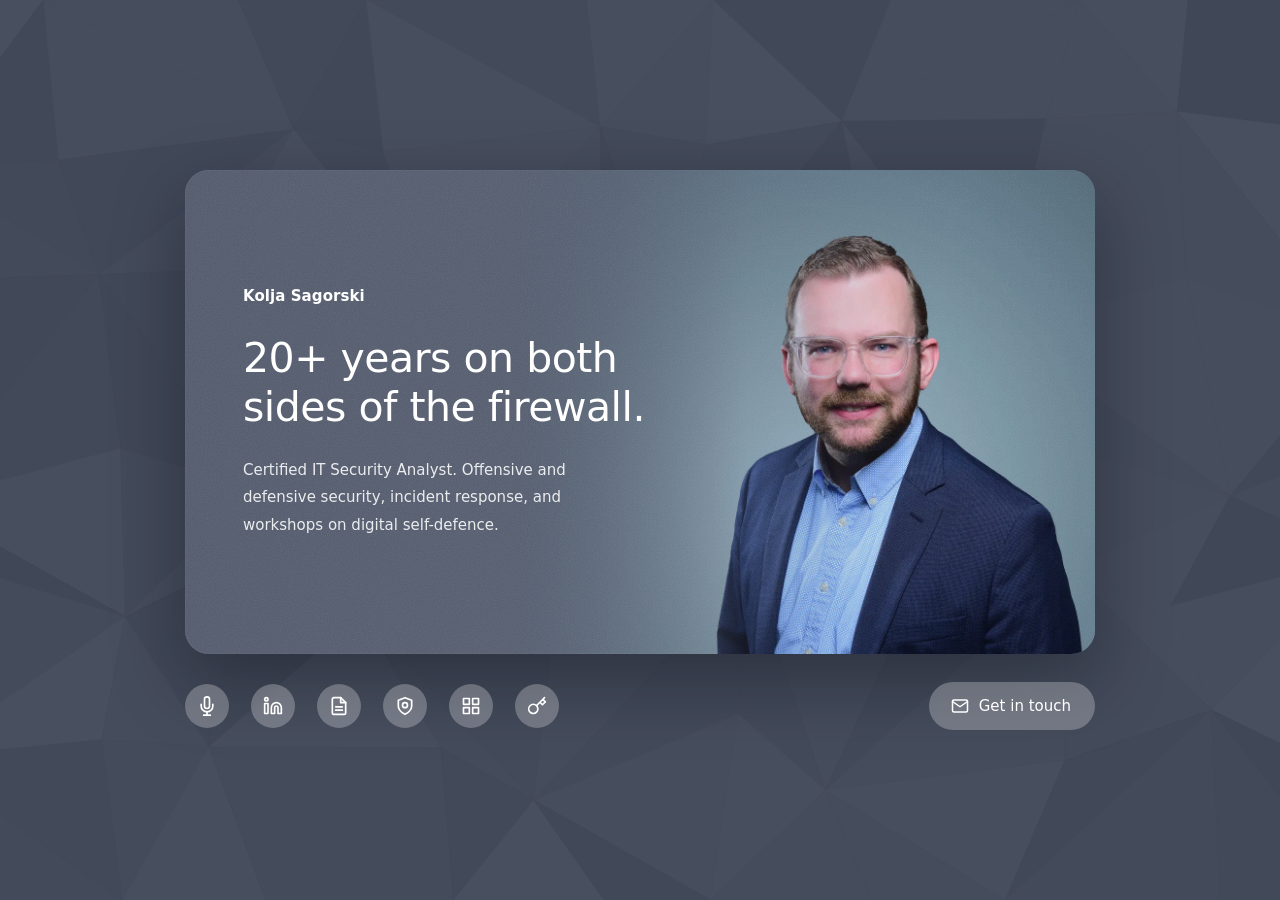
==== index.html @ 2853c878 "Link ipleak.sgr.ski and vpn-matrix.com on the homepage Co-Authored-By: Claude Sonnet 5.5 <noreply@an" ====
<!DOCTYPE html>
<html lang="en">
<head>
<meta charset="utf-8">
<meta name="viewport" content="width=device-width, initial-scale=1">
<meta name="theme-color" content="#454c5c">
<meta name="color-scheme" content="dark">

<title>Kolja Sagorski — Certified IT Security Analyst</title>
<meta name="description" content="20+ years on both sides of the firewall. Certified IT Security Analyst.">
<meta name="author" content="Kolja Sagorski">
<link rel="canonical" href="https://sgr.ski/">

<meta http-equiv="Content-Security-Policy" content="default-src 'none'; img-src 'self'; manifest-src 'self'; style-src 'self'; script-src 'self' 'sha256-7HK7MwqJPORKDvxUVtvhWSle0yJmHzRl6CftOY9WSrY='; font-src 'self'; connect-src https://umami.patchletter.com; base-uri 'none'; form-action 'none'">
<meta name="referrer" content="strict-origin-when-cross-origin">

<meta property="og:type" content="profile">
<meta property="profile:first_name" content="Kolja">
<meta property="profile:last_name" content="Sagorski">
<meta property="og:site_name" content="sgr.ski">
<meta property="og:locale" content="en_US">
<meta property="og:title" content="Kolja Sagorski — Certified IT Security Analyst">
<meta property="og:description" content="20+ years on both sides of the firewall.">
<meta property="og:url" content="https://sgr.ski/">
<meta property="og:image" content="https://sgr.ski/assets/og.png">
<meta property="og:image:width" content="1200">
<meta property="og:image:height" content="630">
<meta property="og:image:alt" content="Kolja Sagorski — Certified IT Security Analyst. 20+ years on both sides of the firewall.">
<meta name="twitter:card" content="summary_large_image">

<link rel="icon" href="/favicon.ico" sizes="32x32">
<link rel="apple-touch-icon" href="/apple-touch-icon.png">
<link rel="manifest" href="/site.webmanifest">

<link rel="preload" href="/assets/fonts/inter-latin-wght.woff2" as="font" type="font/woff2" crossorigin>
<link rel="stylesheet" href="/assets/card.css">
<script defer src="/assets/umami.js" data-host-url="https://umami.patchletter.com" data-website-id="a9dbeae1-3e8d-4a32-9c86-647bfbb62c09" data-domains="sgr.ski" data-do-not-track="true" data-exclude-search="true"></script>
<script defer src="/assets/umami-recorder.js" data-host-url="https://umami.patchletter.com" data-website-id="a9dbeae1-3e8d-4a32-9c86-647bfbb62c09"></script>

<script type="application/ld+json">
{
  "@context": "https://schema.org",
  "@type": "Person",
  "name": "Kolja Sagorski",
  "url": "https://sgr.ski/",
  "image": "https://sgr.ski/assets/og.png",
  "jobTitle": "Certified IT Security Analyst",
  "description": "20+ years on both sides of the firewall.",
  "email": "mailto:kolja@sagorski.org",
  "knowsAbout": ["IT Security", "Offensive Security", "Incident Response"],
  "sameAs": ["https://www.linkedin.com/in/koljasagorski/"]
}
</script>
</head>

<body>
<a class="skip" href="#main">Skip to content</a>

<main class="wrap" id="main">
  <article class="card">
    <img class="card__photo" src="/assets/portrait.webp" width="1200" height="1065" fetchpriority="high"
         alt="Portrait of Kolja Sagorski in a navy blazer and light blue shirt, smiling.">

    <div class="copy">
      <h1 class="name">Kolja Sagorski</h1>
      <p class="headline">20+ years on both sides of the firewall.</p>
      <p class="lede">Certified IT Security Analyst. Offensive and defensive security, incident response, and workshops on digital self-defence.</p>
    </div>
  </article>

  <div class="row">
    <ul class="icons" role="list">
      <li>
        <a class="chip" href="/workshops/" hreflang="de">
          <svg viewBox="0 0 24 24" aria-hidden="true"><path d="M12 1a3 3 0 0 0-3 3v8a3 3 0 0 0 6 0V4a3 3 0 0 0-3-3z"/><path d="M19 10v2a7 7 0 0 1-14 0v-2"/><path d="M12 19v4M8 23h8"/></svg>
          <span class="sr-only">Workshops &amp; talks (in German)</span>
        </a>
      </li>
      <li>
        <a class="chip" href="https://www.linkedin.com/in/koljasagorski/" target="_blank" rel="me noopener noreferrer">
          <svg viewBox="0 0 24 24" aria-hidden="true"><path d="M16 8a6 6 0 0 1 6 6v7h-4v-7a2 2 0 0 0-2-2 2 2 0 0 0-2 2v7h-4v-7a6 6 0 0 1 6-6z"/><rect x="2" y="9" width="4" height="12"/><circle cx="4" cy="4" r="2"/></svg>
          <span class="sr-only">LinkedIn (opens in a new tab)</span>
        </a>
      </li>
      <li>
        <a class="chip" href="https://p.sgr.ski" target="_blank" rel="noopener noreferrer">
          <svg viewBox="0 0 24 24" aria-hidden="true"><path d="M14 2H6a2 2 0 0 0-2 2v16a2 2 0 0 0 2 2h12a2 2 0 0 0 2-2V8z"/><path d="M14 2v6h6M16 13H8M16 17H8"/></svg>
          <span class="sr-only">paste. (opens in a new tab)</span>
        </a>
      </li>
      <li>
        <a class="chip" href="https://ipleak.sgr.ski" target="_blank" rel="noopener noreferrer">
          <svg viewBox="0 0 24 24" aria-hidden="true"><path d="M12 22s8-4 8-10V5l-8-3-8 3v7c0 6 8 10 8 10z"/><circle cx="12" cy="11" r="3"/></svg>
          <span class="sr-only">IP leak test (opens in a new tab)</span>
        </a>
      </li>
      <li>
        <a class="chip" href="https://vpn-matrix.com" target="_blank" rel="noopener noreferrer">
          <svg viewBox="0 0 24 24" aria-hidden="true"><rect x="3" y="3" width="7" height="7"/><rect x="14" y="3" width="7" height="7"/><rect x="14" y="14" width="7" height="7"/><rect x="3" y="14" width="7" height="7"/></svg>
          <span class="sr-only">VPN Matrix (opens in a new tab)</span>
        </a>
      </li>
      <li>
        <a class="chip" href="/kolja-sagorski.asc" download type="application/pgp-keys">
          <svg viewBox="0 0 24 24" aria-hidden="true"><path d="M21 2l-2 2m-7.61 7.61a5.5 5.5 0 1 1-7.778 7.778 5.5 5.5 0 0 1 7.777-7.777zm0 0L15.5 7.5m0 0l3 3L22 7l-3-3m-3.5 3.5L19 4"/></svg>
          <span class="sr-only">PGP public key 0x5EFB194EAD8BC39F, download</span>
        </a>
      </li>
    </ul>

    <a class="btn" href="mailto:kolja@sagorski.org">
      <svg viewBox="0 0 24 24" aria-hidden="true"><path d="M4 4h16a2 2 0 0 1 2 2v12a2 2 0 0 1-2 2H4a2 2 0 0 1-2-2V6a2 2 0 0 1 2-2z"/><path d="m22 6-10 7L2 6"/></svg>
      Get in touch
    </a>
  </div>
</main>
</body>
</html>
---- assets/card.css ----
/* sgr.ski home: one glass card on a low-poly slate backdrop.
   Layout after Carrd template #294. No inline styles anywhere (CSP). */

@font-face {
  font-family: "Inter";
  src: url("/assets/fonts/inter-latin-wght.woff2") format("woff2");
  font-weight: 100 900;
  font-style: normal;
  font-display: swap;
}

:root {
  --slate: #454c5c;
  --glass: #626a7b;
  --ink: #fff;
  --ink-soft: rgba(255, 255, 255, .88);
  --chip: rgba(255, 255, 255, .26);
  --chip-hover: rgba(255, 255, 255, .38);
  color-scheme: dark;
}

*, *::before, *::after { box-sizing: border-box; }
* { margin: 0; }

html { background: var(--slate); }

body {
  min-height: 100vh;
  min-height: 100dvh;
  display: grid;
  place-items: center;
  padding: clamp(16px, 4vw, 48px);
  background: var(--slate) url("/assets/bg.svg") center / cover no-repeat fixed;
  color: var(--ink);
  font: 400 15px/1.6 "Inter", system-ui, -apple-system, "Segoe UI", sans-serif;
  -webkit-font-smoothing: antialiased;
  text-rendering: optimizeLegibility;
}

.skip {
  position: absolute;
  left: 16px;
  top: -64px;
  padding: 10px 16px;
  border-radius: 999px;
  background: #fff;
  color: #1d2230;
  font-weight: 600;
  text-decoration: none;
  z-index: 10;
}
.skip:focus { top: 16px; }

.sr-only {
  position: absolute;
  width: 1px;
  height: 1px;
  overflow: hidden;
  clip-path: inset(50%);
  white-space: nowrap;
}

.wrap { width: 100%; max-width: 910px; }

/* ── Card ─────────────────────────────────────────────────────────── */

.card {
  position: relative;
  display: flex;
  align-items: center;
  min-height: 484px;
  overflow: hidden;
  isolation: isolate;
  border-radius: 24px;
  background: var(--glass);
  box-shadow: 0 28px 70px rgba(8, 12, 22, .38), inset 0 0 0 1px rgba(255, 255, 255, .08);
}

.card__photo {
  position: absolute;
  top: 0;
  right: 0;
  z-index: -3;
  width: 64%;
  height: 100%;
  object-fit: cover;
  object-position: 62% 18%;
  -webkit-mask-image: linear-gradient(to right, transparent, #000 40%);
  mask-image: linear-gradient(to right, transparent, #000 40%);
}

/* tint that keeps the copy readable, then film grain on top */
.card::before {
  content: "";
  position: absolute;
  inset: 0;
  z-index: -2;
  background: linear-gradient(100deg, rgba(76, 84, 102, .66) 0%, rgba(76, 84, 102, .5) 42%, rgba(76, 84, 102, .08) 78%);
}
.card::after {
  content: "";
  position: absolute;
  inset: 0;
  z-index: -1;
  background: url("/assets/grain.svg");
  opacity: .5;
  mix-blend-mode: soft-light;
  pointer-events: none;
}

.copy {
  width: min(100%, 470px);
  padding: 56px 0 56px 58px;
}

.name {
  font-size: 15px;
  font-weight: 700;
  letter-spacing: .005em;
}

.headline {
  margin-top: 26px;
  font-size: clamp(30px, 4.4vw, 41px);
  font-weight: 500;
  line-height: 1.2;
  letter-spacing: -.012em;
  text-wrap: balance;
}

.lede {
  margin-top: 24px;
  color: var(--ink-soft);
  line-height: 1.85;
  max-width: 400px;
  text-wrap: pretty;
}

/* ── Links ────────────────────────────────────────────────────────── */

.row {
  display: flex;
  align-items: center;
  justify-content: space-between;
  gap: 20px 16px;
  margin-top: 28px;
}

.icons {
  display: flex;
  flex-wrap: wrap;
  gap: 22px;
  padding: 0;
  list-style: none;
}

.chip,
.btn {
  display: inline-flex;
  align-items: center;
  justify-content: center;
  color: var(--ink);
  background: var(--chip);
  text-decoration: none;
  transition: background-color .18s ease, transform .18s ease;
  -webkit-backdrop-filter: blur(6px);
  backdrop-filter: blur(6px);
}

.chip { width: 44px; height: 44px; border-radius: 50%; }

.btn {
  gap: 10px;
  height: 48px;
  padding: 0 24px 0 22px;
  border-radius: 999px;
  font-weight: 500;
}

.chip:hover,
.btn:hover { background: var(--chip-hover); transform: translateY(-1px); }

.chip:focus-visible,
.btn:focus-visible {
  outline: 2px solid #fff;
  outline-offset: 3px;
}

.chip svg,
.btn svg {
  width: 20px;
  height: 20px;
  fill: none;
  stroke: currentColor;
  stroke-width: 2;
  stroke-linecap: round;
  stroke-linejoin: round;
}
.btn svg { width: 18px; height: 18px; }

/* ── Medium screens: give the portrait more room ──────────────────── */

@media (max-width: 900px) {
  .copy { width: min(100%, 400px); padding-left: 44px; }
  .lede { max-width: 330px; }
}

/* ── Narrow screens: portrait on top, copy below ──────────────────── */

@media (max-width: 720px) {
  .card { display: block; min-height: 0; border-radius: 20px; }

  .card__photo {
    position: relative;
    display: block;
    width: 100%;
    height: 320px;
    object-position: 58% 12%;
    -webkit-mask-image: linear-gradient(to bottom, #000 55%, transparent);
    mask-image: linear-gradient(to bottom, #000 55%, transparent);
  }
  .card::before { background: linear-gradient(to bottom, rgba(76, 84, 102, .05) 0%, rgba(76, 84, 102, .55) 46%, rgba(76, 84, 102, .62) 100%); }

  .copy { width: 100%; margin-top: -72px; padding: 0 26px 34px; position: relative; }
  .lede { max-width: none; }
  .headline { margin-top: 18px; }
  .row { flex-direction: column; align-items: flex-start; }
}

@media (prefers-reduced-motion: reduce) {
  .chip, .btn { transition: none; }
  .chip:hover, .btn:hover { transform: none; }
}

@media (forced-colors: active) {
  .chip, .btn { border: 1px solid CanvasText; background: Canvas; color: CanvasText; }
}
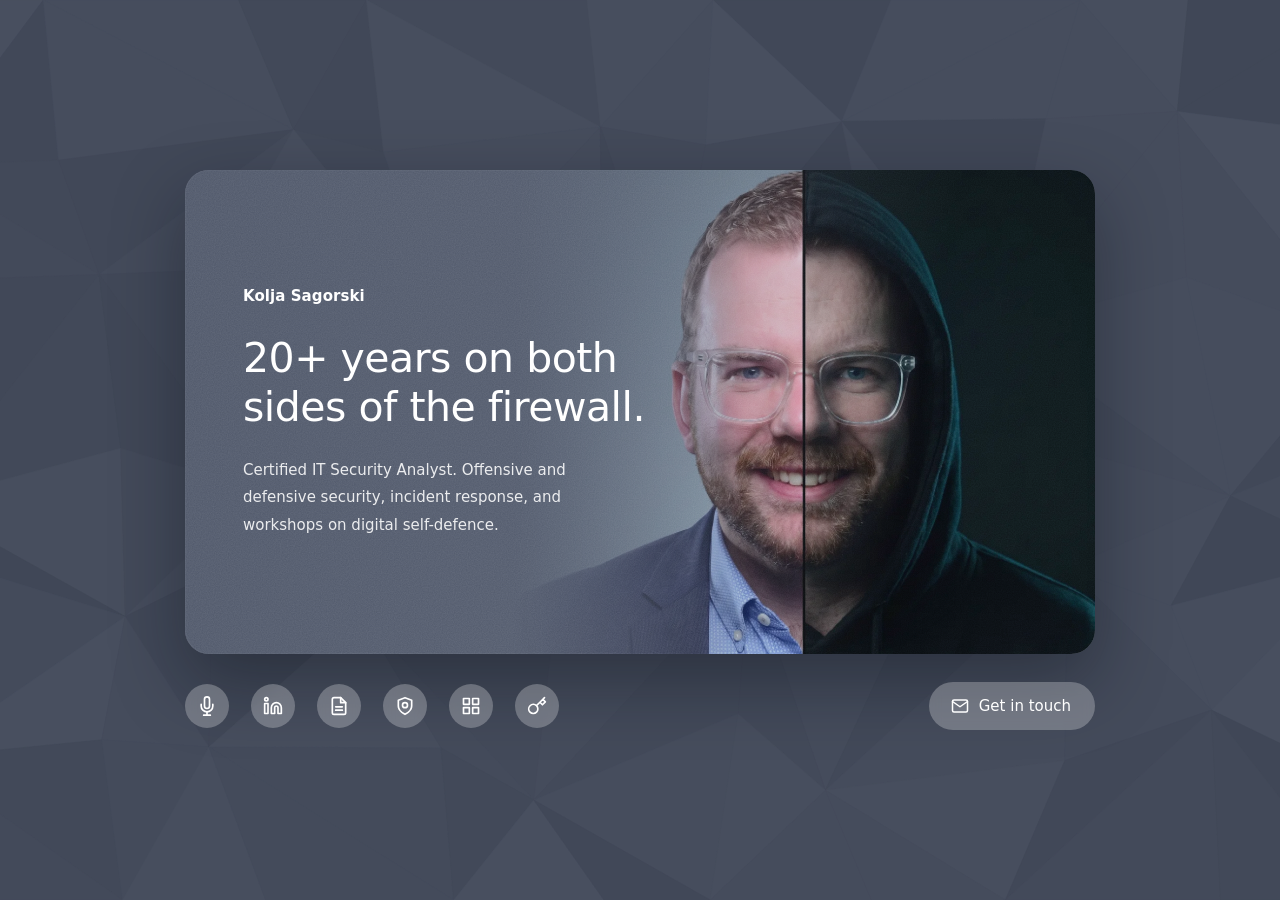
==== commit 49fe2abb: "Home page: glass card tweaks and new portrait crop Co-Authored-By: Claude Sonnet 5.5 <noreply@anthro" ====
--- a/index.html
+++ b/index.html
@@ -58,8 +58,8 @@
 
 <main class="wrap" id="main">
   <article class="card">
-    <img class="card__photo" src="/assets/portrait.webp" width="1200" height="1065" fetchpriority="high"
-         alt="Portrait of Kolja Sagorski in a navy blazer and light blue shirt, smiling.">
+    <img class="card__photo" src="/assets/portrait.webp" width="1200" height="1200" fetchpriority="high"
+         alt="Portrait of Kolja Sagorski, split down the middle: business attire on one side, a hoodie in the dark on the other.">
 
     <div class="copy">
       <h1 class="name">Kolja Sagorski</h1>
--- a/assets/card.css
+++ b/assets/card.css
@@ -84,7 +84,7 @@
   width: 64%;
   height: 100%;
   object-fit: cover;
-  object-position: 62% 18%;
+  object-position: 50% 24%;
   -webkit-mask-image: linear-gradient(to right, transparent, #000 40%);
   mask-image: linear-gradient(to right, transparent, #000 40%);
 }
@@ -215,7 +215,7 @@
     display: block;
     width: 100%;
     height: 320px;
-    object-position: 58% 12%;
+    object-position: 50% 14%;
     -webkit-mask-image: linear-gradient(to bottom, #000 55%, transparent);
     mask-image: linear-gradient(to bottom, #000 55%, transparent);
   }
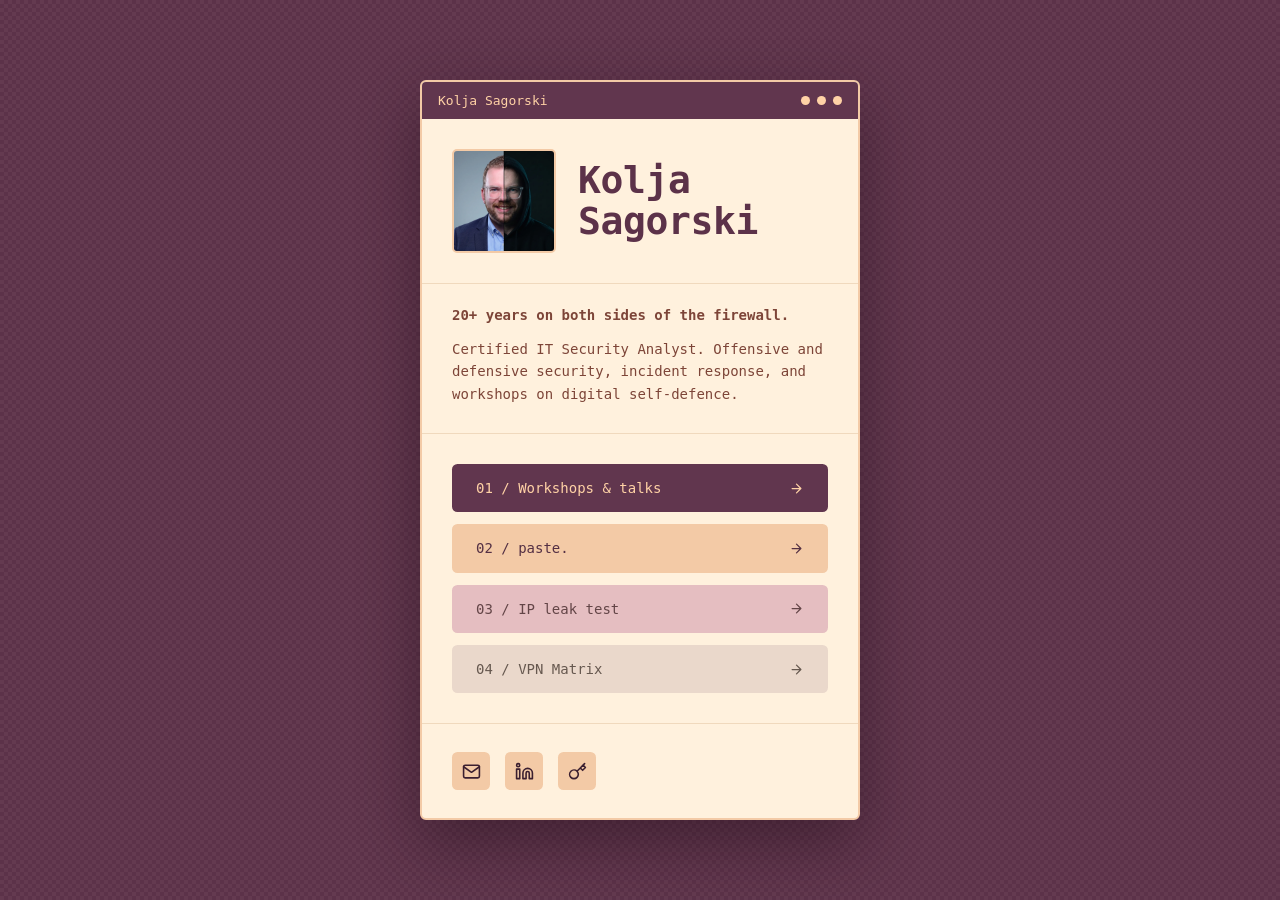
==== commit fcdb3c5f: "Home page: retro window design after Carrd template #328 Plum check backdrop, cream window with titl" ====
--- a/index.html
+++ b/index.html
@@ -3,7 +3,7 @@
 <head>
 <meta charset="utf-8">
 <meta name="viewport" content="width=device-width, initial-scale=1">
-<meta name="theme-color" content="#454c5c">
+<meta name="theme-color" content="#5c3249">
 <meta name="color-scheme" content="dark">
 
 <title>Kolja Sagorski — Certified IT Security Analyst</title>
@@ -32,7 +32,8 @@
 <link rel="apple-touch-icon" href="/apple-touch-icon.png">
 <link rel="manifest" href="/site.webmanifest">
 
-<link rel="preload" href="/assets/fonts/inter-latin-wght.woff2" as="font" type="font/woff2" crossorigin>
+<link rel="preload" href="/assets/fonts/ibm-plex-mono-latin-400.woff2" as="font" type="font/woff2" crossorigin>
+<link rel="preload" href="/assets/fonts/ibm-plex-mono-latin-600.woff2" as="font" type="font/woff2" crossorigin>
 <link rel="stylesheet" href="/assets/card.css">
 <script defer src="/assets/umami.js" data-host-url="https://umami.patchletter.com" data-website-id="a9dbeae1-3e8d-4a32-9c86-647bfbb62c09" data-domains="sgr.ski" data-do-not-track="true" data-exclude-search="true"></script>
 <script defer src="/assets/umami-recorder.js" data-host-url="https://umami.patchletter.com" data-website-id="a9dbeae1-3e8d-4a32-9c86-647bfbb62c09"></script>
@@ -56,63 +57,70 @@
 <body>
 <a class="skip" href="#main">Skip to content</a>
 
-<main class="wrap" id="main">
-  <article class="card">
-    <img class="card__photo" src="/assets/portrait.webp" width="1200" height="1200" fetchpriority="high"
+<main class="win" id="main">
+  <div class="bar" aria-hidden="true">
+    <span>Kolja Sagorski</span>
+    <span class="dots"><i></i><i></i><i></i></span>
+  </div>
+
+  <header class="intro">
+    <img class="portrait" src="/assets/portrait.webp" width="1200" height="1200" fetchpriority="high"
          alt="Portrait of Kolja Sagorski, split down the middle: business attire on one side, a hoodie in the dark on the other.">
+    <h1 class="name"><span>Kolja</span> <span>Sagorski</span></h1>
+  </header>
 
-    <div class="copy">
-      <h1 class="name">Kolja Sagorski</h1>
-      <p class="headline">20+ years on both sides of the firewall.</p>
-      <p class="lede">Certified IT Security Analyst. Offensive and defensive security, incident response, and workshops on digital self-defence.</p>
-    </div>
-  </article>
+  <div class="copy">
+    <p class="headline">20+ years on both sides of the firewall.</p>
+    <p>Certified IT Security Analyst. Offensive and defensive security, incident response, and workshops on digital self-defence.</p>
+  </div>
 
-  <div class="row">
-    <ul class="icons" role="list">
-      <li>
-        <a class="chip" href="/workshops/" hreflang="de">
-          <svg viewBox="0 0 24 24" aria-hidden="true"><path d="M12 1a3 3 0 0 0-3 3v8a3 3 0 0 0 6 0V4a3 3 0 0 0-3-3z"/><path d="M19 10v2a7 7 0 0 1-14 0v-2"/><path d="M12 19v4M8 23h8"/></svg>
-          <span class="sr-only">Workshops &amp; talks (in German)</span>
-        </a>
-      </li>
-      <li>
-        <a class="chip" href="https://www.linkedin.com/in/koljasagorski/" target="_blank" rel="me noopener noreferrer">
-          <svg viewBox="0 0 24 24" aria-hidden="true"><path d="M16 8a6 6 0 0 1 6 6v7h-4v-7a2 2 0 0 0-2-2 2 2 0 0 0-2 2v7h-4v-7a6 6 0 0 1 6-6z"/><rect x="2" y="9" width="4" height="12"/><circle cx="4" cy="4" r="2"/></svg>
-          <span class="sr-only">LinkedIn (opens in a new tab)</span>
-        </a>
-      </li>
-      <li>
-        <a class="chip" href="https://p.sgr.ski" target="_blank" rel="noopener noreferrer">
-          <svg viewBox="0 0 24 24" aria-hidden="true"><path d="M14 2H6a2 2 0 0 0-2 2v16a2 2 0 0 0 2 2h12a2 2 0 0 0 2-2V8z"/><path d="M14 2v6h6M16 13H8M16 17H8"/></svg>
-          <span class="sr-only">paste. (opens in a new tab)</span>
-        </a>
-      </li>
-      <li>
-        <a class="chip" href="https://ipleak.sgr.ski" target="_blank" rel="noopener noreferrer">
-          <svg viewBox="0 0 24 24" aria-hidden="true"><path d="M12 22s8-4 8-10V5l-8-3-8 3v7c0 6 8 10 8 10z"/><circle cx="12" cy="11" r="3"/></svg>
-          <span class="sr-only">IP leak test (opens in a new tab)</span>
-        </a>
-      </li>
-      <li>
-        <a class="chip" href="https://vpn-matrix.com" target="_blank" rel="noopener noreferrer">
-          <svg viewBox="0 0 24 24" aria-hidden="true"><rect x="3" y="3" width="7" height="7"/><rect x="14" y="3" width="7" height="7"/><rect x="14" y="14" width="7" height="7"/><rect x="3" y="14" width="7" height="7"/></svg>
-          <span class="sr-only">VPN Matrix (opens in a new tab)</span>
-        </a>
-      </li>
-      <li>
-        <a class="chip" href="/kolja-sagorski.asc" download type="application/pgp-keys">
-          <svg viewBox="0 0 24 24" aria-hidden="true"><path d="M21 2l-2 2m-7.61 7.61a5.5 5.5 0 1 1-7.778 7.778 5.5 5.5 0 0 1 7.777-7.777zm0 0L15.5 7.5m0 0l3 3L22 7l-3-3m-3.5 3.5L19 4"/></svg>
-          <span class="sr-only">PGP public key 0x5EFB194EAD8BC39F, download</span>
-        </a>
-      </li>
-    </ul>
+  <ul class="links" role="list">
+    <li>
+      <a class="link link--1" href="/workshops/" hreflang="de">
+        <span>01 / Workshops &amp; talks<span class="sr-only"> (in German)</span></span>
+        <svg viewBox="0 0 24 24" aria-hidden="true"><path d="M5 12h14M12 5l7 7-7 7"/></svg>
+      </a>
+    </li>
+    <li>
+      <a class="link link--2" href="https://p.sgr.ski" target="_blank" rel="noopener noreferrer">
+        <span>02 / paste.<span class="sr-only"> (opens in a new tab)</span></span>
+        <svg viewBox="0 0 24 24" aria-hidden="true"><path d="M5 12h14M12 5l7 7-7 7"/></svg>
+      </a>
+    </li>
+    <li>
+      <a class="link link--3" href="https://ipleak.sgr.ski" target="_blank" rel="noopener noreferrer">
+        <span>03 / IP leak test<span class="sr-only"> (opens in a new tab)</span></span>
+        <svg viewBox="0 0 24 24" aria-hidden="true"><path d="M5 12h14M12 5l7 7-7 7"/></svg>
+      </a>
+    </li>
+    <li>
+      <a class="link link--4" href="https://vpn-matrix.com" target="_blank" rel="noopener noreferrer">
+        <span>04 / VPN Matrix<span class="sr-only"> (opens in a new tab)</span></span>
+        <svg viewBox="0 0 24 24" aria-hidden="true"><path d="M5 12h14M12 5l7 7-7 7"/></svg>
+      </a>
+    </li>
+  </ul>
 
-    <a class="btn" href="mailto:kolja@sagorski.org">
-      <svg viewBox="0 0 24 24" aria-hidden="true"><path d="M4 4h16a2 2 0 0 1 2 2v12a2 2 0 0 1-2 2H4a2 2 0 0 1-2-2V6a2 2 0 0 1 2-2z"/><path d="m22 6-10 7L2 6"/></svg>
-      Get in touch
-    </a>
-  </div>
+  <ul class="icons" role="list">
+    <li>
+      <a class="chip" href="mailto:kolja@sagorski.org">
+        <svg viewBox="0 0 24 24" aria-hidden="true"><path d="M4 4h16a2 2 0 0 1 2 2v12a2 2 0 0 1-2 2H4a2 2 0 0 1-2-2V6a2 2 0 0 1 2-2z"/><path d="m22 6-10 7L2 6"/></svg>
+        <span class="sr-only">Get in touch: kolja@sagorski.org</span>
+      </a>
+    </li>
+    <li>
+      <a class="chip" href="https://www.linkedin.com/in/koljasagorski/" target="_blank" rel="me noopener noreferrer">
+        <svg viewBox="0 0 24 24" aria-hidden="true"><path d="M16 8a6 6 0 0 1 6 6v7h-4v-7a2 2 0 0 0-2-2 2 2 0 0 0-2 2v7h-4v-7a6 6 0 0 1 6-6z"/><rect x="2" y="9" width="4" height="12"/><circle cx="4" cy="4" r="2"/></svg>
+        <span class="sr-only">LinkedIn (opens in a new tab)</span>
+      </a>
+    </li>
+    <li>
+      <a class="chip" href="/kolja-sagorski.asc" download type="application/pgp-keys">
+        <svg viewBox="0 0 24 24" aria-hidden="true"><path d="M21 2l-2 2m-7.61 7.61a5.5 5.5 0 1 1-7.778 7.778 5.5 5.5 0 0 1 7.777-7.777zm0 0L15.5 7.5m0 0l3 3L22 7l-3-3m-3.5 3.5L19 4"/></svg>
+        <span class="sr-only">PGP public key 0x5EFB194EAD8BC39F, download</span>
+      </a>
+    </li>
+  </ul>
 </main>
 </body>
 </html>
--- a/assets/card.css
+++ b/assets/card.css
@@ -1,28 +1,39 @@
-/* sgr.ski home: one glass card on a low-poly slate backdrop.
-   Layout after Carrd template #294. No inline styles anywhere (CSP). */
+/* sgr.ski home: one retro window on a plum check pattern.
+   Layout after Carrd template #328. No inline styles anywhere (CSP). */
 
 @font-face {
-  font-family: "Inter";
-  src: url("/assets/fonts/inter-latin-wght.woff2") format("woff2");
-  font-weight: 100 900;
+  font-family: "IBM Plex Mono";
+  src: url("/assets/fonts/ibm-plex-mono-latin-400.woff2") format("woff2");
+  font-weight: 400;
   font-style: normal;
   font-display: swap;
 }
 
+@font-face {
+  font-family: "IBM Plex Mono";
+  src: url("/assets/fonts/ibm-plex-mono-latin-600.woff2") format("woff2");
+  font-weight: 600;
+  font-style: normal;
+  font-display: swap;
+}
+
 :root {
-  --slate: #454c5c;
-  --glass: #626a7b;
-  --ink: #fff;
-  --ink-soft: rgba(255, 255, 255, .88);
-  --chip: rgba(255, 255, 255, .26);
-  --chip-hover: rgba(255, 255, 255, .38);
+  --plum: #5c3249;
+  --plum-bar: #61364e;
+  --peach: #f3caa6;
+  --peach-bright: #ffd2a6;
+  --cream: #fff1dd;
+  --rule: #f0d9bd;
+  --text: #7d4538;        /* 6.8:1 on cream (the template's own tone is 3.3:1) */
+  --ink: #3b1f30;
+  --mono: "IBM Plex Mono", ui-monospace, "SF Mono", Menlo, Consolas, monospace;
   color-scheme: dark;
 }
 
 *, *::before, *::after { box-sizing: border-box; }
 * { margin: 0; }
 
-html { background: var(--slate); }
+html { background: var(--plum); }
 
 body {
   min-height: 100vh;
@@ -30,11 +41,10 @@
   display: grid;
   place-items: center;
   padding: clamp(16px, 4vw, 48px);
-  background: var(--slate) url("/assets/bg.svg") center / cover no-repeat fixed;
-  color: var(--ink);
-  font: 400 15px/1.6 "Inter", system-ui, -apple-system, "Segoe UI", sans-serif;
+  background: var(--plum) url("/assets/check.svg") 0 0 / 8px 8px;
+  color: var(--text);
+  font: 400 14px/1.6 var(--mono);
   -webkit-font-smoothing: antialiased;
-  text-rendering: optimizeLegibility;
 }
 
 .skip {
@@ -42,9 +52,9 @@
   left: 16px;
   top: -64px;
   padding: 10px 16px;
-  border-radius: 999px;
-  background: #fff;
-  color: #1d2230;
+  border-radius: 4px;
+  background: var(--peach-bright);
+  color: var(--ink);
   font-weight: 600;
   text-decoration: none;
   z-index: 10;
@@ -60,178 +70,144 @@
   white-space: nowrap;
 }
 
-.wrap { width: 100%; max-width: 910px; }
-
-/* ── Card ─────────────────────────────────────────────────────────── */
-
-.card {
-  position: relative;
+/* ── Window ───────────────────────────────────────────────────────── */
+
+.win {
+  width: 100%;
+  max-width: 440px;
+  overflow: hidden;
+  border: 2px solid var(--peach);
+  border-radius: 6px;
+  background: var(--cream);
+  box-shadow: 0 24px 60px rgba(30, 10, 22, .45);
+}
+
+.bar {
   display: flex;
   align-items: center;
-  min-height: 484px;
-  overflow: hidden;
-  isolation: isolate;
-  border-radius: 24px;
-  background: var(--glass);
-  box-shadow: 0 28px 70px rgba(8, 12, 22, .38), inset 0 0 0 1px rgba(255, 255, 255, .08);
-}
-
-.card__photo {
-  position: absolute;
-  top: 0;
-  right: 0;
-  z-index: -3;
-  width: 64%;
-  height: 100%;
+  justify-content: space-between;
+  padding: 11px 16px;
+  background: var(--plum-bar);
+  color: var(--peach-bright);
+  font-size: 13px;
+  line-height: 1.2;
+}
+
+.dots {
+  display: flex;
+  gap: 7px;
+}
+.dots i {
+  display: block;
+  width: 9px;
+  height: 9px;
+  border-radius: 50%;
+  background: var(--peach-bright);
+}
+
+.intro {
+  display: flex;
+  align-items: center;
+  gap: clamp(14px, 4vw, 22px);
+  padding: clamp(20px, 6vw, 30px);
+  border-bottom: 1px solid var(--rule);
+}
+
+.portrait {
+  flex: none;
+  width: clamp(72px, 22vw, 104px);
+  height: clamp(72px, 22vw, 104px);
+  border: 2px solid var(--peach);
+  border-radius: 5px;
   object-fit: cover;
   object-position: 50% 24%;
-  -webkit-mask-image: linear-gradient(to right, transparent, #000 40%);
-  mask-image: linear-gradient(to right, transparent, #000 40%);
-}
-
-/* tint that keeps the copy readable, then film grain on top */
-.card::before {
-  content: "";
-  position: absolute;
-  inset: 0;
-  z-index: -2;
-  background: linear-gradient(100deg, rgba(76, 84, 102, .66) 0%, rgba(76, 84, 102, .5) 42%, rgba(76, 84, 102, .08) 78%);
-}
-.card::after {
-  content: "";
-  position: absolute;
-  inset: 0;
-  z-index: -1;
-  background: url("/assets/grain.svg");
-  opacity: .5;
-  mix-blend-mode: soft-light;
-  pointer-events: none;
-}
+  background: var(--peach);
+}
+
+.name {
+  color: var(--plum);
+  font-size: clamp(28px, 9vw, 38px);
+  font-weight: 600;
+  line-height: 1.08;
+  letter-spacing: -.01em;
+}
+.name span { display: block; }
 
 .copy {
-  width: min(100%, 470px);
-  padding: 56px 0 56px 58px;
-}
-
-.name {
-  font-size: 15px;
-  font-weight: 700;
-  letter-spacing: .005em;
-}
-
-.headline {
-  margin-top: 26px;
-  font-size: clamp(30px, 4.4vw, 41px);
-  font-weight: 500;
-  line-height: 1.2;
-  letter-spacing: -.012em;
-  text-wrap: balance;
-}
-
-.lede {
-  margin-top: 24px;
-  color: var(--ink-soft);
-  line-height: 1.85;
-  max-width: 400px;
-  text-wrap: pretty;
-}
+  padding: 20px clamp(20px, 6vw, 30px) clamp(20px, 6vw, 28px);
+  border-bottom: 1px solid var(--rule);
+}
+.copy p + p { margin-top: .8em; }
+.headline { font-weight: 600; }
 
 /* ── Links ────────────────────────────────────────────────────────── */
 
-.row {
+.links {
+  display: grid;
+  gap: 12px;
+  padding: clamp(20px, 6vw, 30px);
+  border-bottom: 1px solid var(--rule);
+  list-style: none;
+}
+
+.link {
   display: flex;
   align-items: center;
   justify-content: space-between;
-  gap: 20px 16px;
-  margin-top: 28px;
-}
+  gap: 12px;
+  padding: 13px 24px;
+  border-radius: 5.5px;
+  background: var(--bg);
+  color: var(--fg);
+  text-decoration: none;
+  transition: transform .15s ease, box-shadow .15s ease;
+}
+.link svg { flex: none; width: 15px; height: 15px; }
+.link:hover { transform: translateX(3px); box-shadow: -3px 3px 0 rgba(92, 50, 73, .22); }
+
+.link--1 { --bg: #61364e; --fg: #ffd2a6; }
+.link--2 { --bg: #f3caa6; --fg: #543044; }
+.link--3 { --bg: #e5bec1; --fg: #634547; }
+.link--4 { --bg: #ead8cb; --fg: #66584f; }
+
+/* ── Icon tiles ───────────────────────────────────────────────────── */
 
 .icons {
   display: flex;
   flex-wrap: wrap;
-  gap: 22px;
-  padding: 0;
+  gap: 15px;
+  padding: clamp(20px, 6vw, 28px) clamp(20px, 6vw, 30px);
   list-style: none;
 }
 
-.chip,
-.btn {
-  display: inline-flex;
-  align-items: center;
-  justify-content: center;
+.chip {
+  display: grid;
+  place-items: center;
+  width: 38px;
+  height: 38px;
+  border-radius: 5.5px;
+  background: var(--peach);
   color: var(--ink);
-  background: var(--chip);
-  text-decoration: none;
-  transition: background-color .18s ease, transform .18s ease;
-  -webkit-backdrop-filter: blur(6px);
-  backdrop-filter: blur(6px);
-}
-
-.chip { width: 44px; height: 44px; border-radius: 50%; }
-
-.btn {
-  gap: 10px;
-  height: 48px;
-  padding: 0 24px 0 22px;
-  border-radius: 999px;
-  font-weight: 500;
-}
-
-.chip:hover,
-.btn:hover { background: var(--chip-hover); transform: translateY(-1px); }
-
-.chip:focus-visible,
-.btn:focus-visible {
-  outline: 2px solid #fff;
-  outline-offset: 3px;
-}
-
-.chip svg,
-.btn svg {
-  width: 20px;
-  height: 20px;
+  transition: background-color .15s ease, transform .15s ease;
+}
+.chip svg { width: 19px; height: 19px; }
+.chip:hover { background: var(--peach-bright); transform: translateY(-2px); }
+
+svg {
   fill: none;
   stroke: currentColor;
   stroke-width: 2;
   stroke-linecap: round;
   stroke-linejoin: round;
 }
-.btn svg { width: 18px; height: 18px; }
-
-/* ── Medium screens: give the portrait more room ──────────────────── */
-
-@media (max-width: 900px) {
-  .copy { width: min(100%, 400px); padding-left: 44px; }
-  .lede { max-width: 330px; }
-}
-
-/* ── Narrow screens: portrait on top, copy below ──────────────────── */
-
-@media (max-width: 720px) {
-  .card { display: block; min-height: 0; border-radius: 20px; }
-
-  .card__photo {
-    position: relative;
-    display: block;
-    width: 100%;
-    height: 320px;
-    object-position: 50% 14%;
-    -webkit-mask-image: linear-gradient(to bottom, #000 55%, transparent);
-    mask-image: linear-gradient(to bottom, #000 55%, transparent);
-  }
-  .card::before { background: linear-gradient(to bottom, rgba(76, 84, 102, .05) 0%, rgba(76, 84, 102, .55) 46%, rgba(76, 84, 102, .62) 100%); }
-
-  .copy { width: 100%; margin-top: -72px; padding: 0 26px 34px; position: relative; }
-  .lede { max-width: none; }
-  .headline { margin-top: 18px; }
-  .row { flex-direction: column; align-items: flex-start; }
+
+a:focus-visible {
+  outline: 2px solid var(--plum);
+  outline-offset: 3px;
+  box-shadow: 0 0 0 5px var(--peach-bright);
 }
 
 @media (prefers-reduced-motion: reduce) {
-  .chip, .btn { transition: none; }
-  .chip:hover, .btn:hover { transform: none; }
-}
-
-@media (forced-colors: active) {
-  .chip, .btn { border: 1px solid CanvasText; background: Canvas; color: CanvasText; }
-}
+  .link, .chip { transition: none; }
+  .link:hover, .chip:hover { transform: none; }
+}
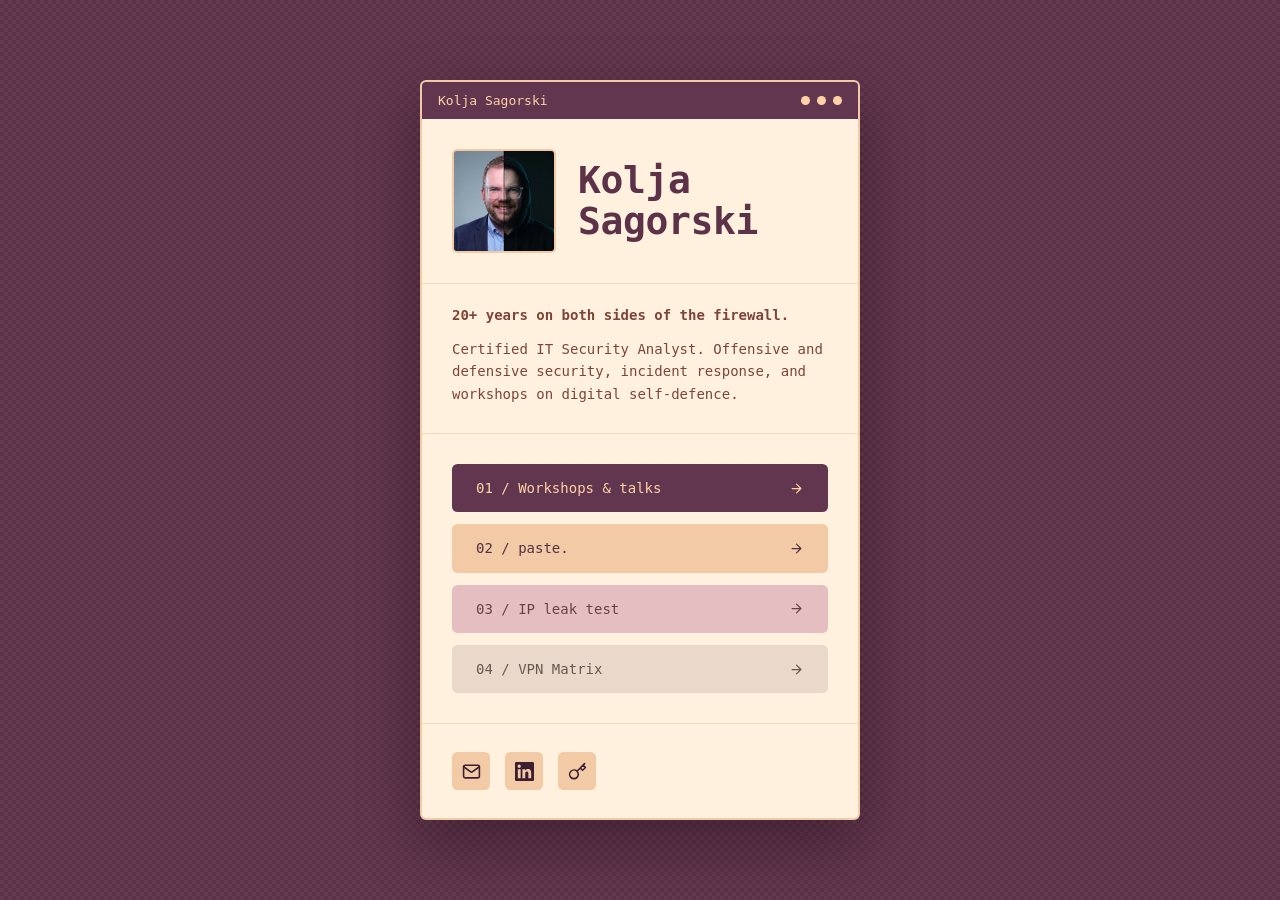
==== commit 6d825646: "Home page: use the current LinkedIn logo Co-Authored-By: Claude Sonnet 5.5 <noreply@anthropic.com>" ====
--- a/index.html
+++ b/index.html
@@ -110,7 +110,7 @@
     </li>
     <li>
       <a class="chip" href="https://www.linkedin.com/in/koljasagorski/" target="_blank" rel="me noopener noreferrer">
-        <svg viewBox="0 0 24 24" aria-hidden="true"><path d="M16 8a6 6 0 0 1 6 6v7h-4v-7a2 2 0 0 0-2-2 2 2 0 0 0-2 2v7h-4v-7a6 6 0 0 1 6-6z"/><rect x="2" y="9" width="4" height="12"/><circle cx="4" cy="4" r="2"/></svg>
+        <svg class="brand" viewBox="0 0 24 24" aria-hidden="true"><path d="M20.447 20.452h-3.554v-5.569c0-1.328-.027-3.037-1.852-3.037-1.853 0-2.136 1.445-2.136 2.939v5.667H9.351V9h3.414v1.561h.046c.477-.9 1.637-1.85 3.37-1.85 3.601 0 4.267 2.37 4.267 5.455v6.286zM5.337 7.433a2.062 2.062 0 0 1-2.063-2.065 2.064 2.064 0 1 1 2.063 2.065zm1.782 13.019H3.555V9h3.564v11.452zM22.225 0H1.771C.792 0 0 .774 0 1.729v20.542C0 23.227.792 24 1.771 24h20.451C23.2 24 24 23.227 24 22.271V1.729C24 .774 23.2 0 22.222 0h.003z"/></svg>
         <span class="sr-only">LinkedIn (opens in a new tab)</span>
       </a>
     </li>
--- a/assets/card.css
+++ b/assets/card.css
@@ -201,6 +201,9 @@
   stroke-linejoin: round;
 }
 
+/* Brand marks are solid shapes, not outlines. */
+svg.brand { fill: currentColor; stroke: none; }
+
 a:focus-visible {
   outline: 2px solid var(--plum);
   outline-offset: 3px;
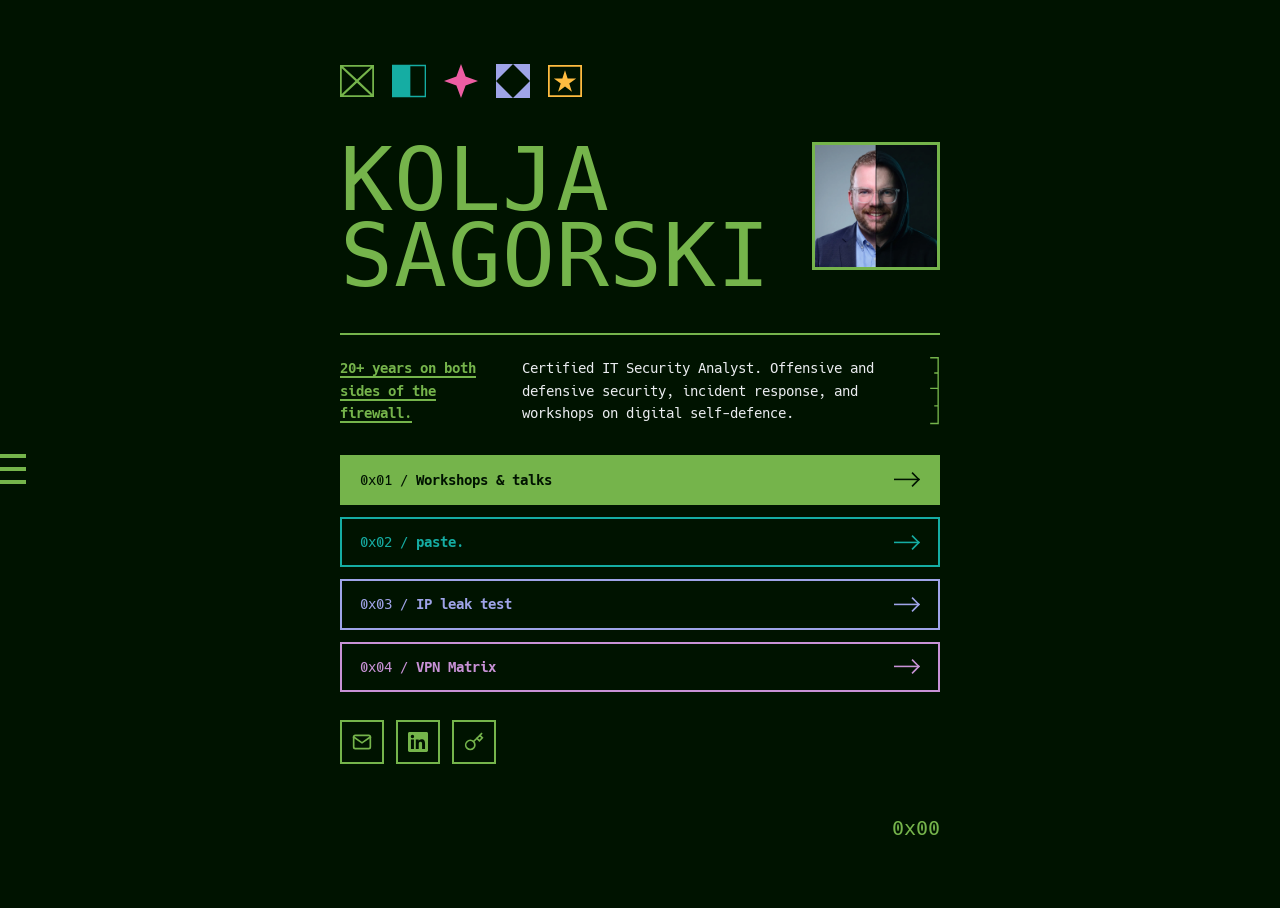
==== commit 88f0a6b8: "Home page: restyle after the 40C3 styleguide Follow the 40C3 "Model Citizens" styleguide (v1, CC0): " ====
--- a/index.html
+++ b/index.html
@@ -3,7 +3,7 @@
 <head>
 <meta charset="utf-8">
 <meta name="viewport" content="width=device-width, initial-scale=1">
-<meta name="theme-color" content="#5c3249">
+<meta name="theme-color" content="#001300">
 <meta name="color-scheme" content="dark">
 
 <title>Kolja Sagorski — Certified IT Security Analyst</title>
@@ -32,8 +32,9 @@
 <link rel="apple-touch-icon" href="/apple-touch-icon.png">
 <link rel="manifest" href="/site.webmanifest">
 
-<link rel="preload" href="/assets/fonts/ibm-plex-mono-latin-400.woff2" as="font" type="font/woff2" crossorigin>
-<link rel="preload" href="/assets/fonts/ibm-plex-mono-latin-600.woff2" as="font" type="font/woff2" crossorigin>
+<link rel="preload" href="/assets/fonts/jersey-10-latin-400.woff2" as="font" type="font/woff2" crossorigin>
+<link rel="preload" href="/assets/fonts/hack-latin-regular.woff2" as="font" type="font/woff2" crossorigin>
+<link rel="preload" href="/assets/fonts/hack-latin-bold.woff2" as="font" type="font/woff2" crossorigin>
 <link rel="stylesheet" href="/assets/card.css">
 <script defer src="/assets/umami.js" data-host-url="https://umami.patchletter.com" data-website-id="a9dbeae1-3e8d-4a32-9c86-647bfbb62c09" data-domains="sgr.ski" data-do-not-track="true" data-exclude-search="true"></script>
 <script defer src="/assets/umami-recorder.js" data-host-url="https://umami.patchletter.com" data-website-id="a9dbeae1-3e8d-4a32-9c86-647bfbb62c09"></script>
@@ -57,50 +58,53 @@
 <body>
 <a class="skip" href="#main">Skip to content</a>
 
-<main class="win" id="main">
-  <div class="bar" aria-hidden="true">
-    <span>Kolja Sagorski</span>
-    <span class="dots"><i></i><i></i><i></i></span>
+<main class="sheet" id="main">
+  <div class="deco" aria-hidden="true">
+    <svg class="c0" viewBox="0 0 57.21 54.12"><path d="M57.21,0H0v54.12h2.7s0,0,0,0h54.51V0ZM31.33,27.27L54.25,5.76v43.01l-22.93-21.51ZM25.92,27.27L2.96,48.8V5.73l22.96,21.54ZM5.42,2.96h46.41l-23.21,21.77L5.42,2.96ZM5.86,51.16l22.76-21.35,22.76,21.35H5.86Z"/></svg>
+    <svg class="c1" viewBox="0 0 56.93 54.12"><path d="M0 0h28.47v54.12H0zM54.68,2.25v49.62h-23.97V2.25h23.97ZM56.93,0h-28.47v54.12h28.47V0h0Z"/></svg>
+    <svg class="c4" viewBox="0 0 54.12 54.12"><path d="M27.06 0 34.37 19.75 54.12 27.06 34.37 34.37 27.06 54.12 19.75 34.37 0 27.06 19.75 19.75z"/></svg>
+    <svg class="c2" viewBox="0 0 54.12 54.12"><path d="M27.06 0 54.12 27.06V0zM54.12 54.12V27.06L27.06 54.12zM0 0v27.06L27.06 0zM0 54.12h27.06L0 27.06z"/></svg>
+    <svg class="c7" viewBox="0 0 45.79 43.33"><path d="M43.42,2.37v38.59H2.37V2.37h41.05ZM45.79,0H0v43.33h45.79V0h0ZM22.9 7.33 26.45 18.28 37.97 18.28 28.65 25.05 32.21 36 22.9 29.23 13.58 36 17.14 25.05 7.83 18.28 19.34 18.28z"/></svg>
   </div>
 
   <header class="intro">
+    <h1 class="name"><span>Kolja</span> <span>Sagorski</span></h1>
     <img class="portrait" src="/assets/portrait.webp" width="1200" height="1200" fetchpriority="high"
          alt="Portrait of Kolja Sagorski, split down the middle: business attire on one side, a hoodie in the dark on the other.">
-    <h1 class="name"><span>Kolja</span> <span>Sagorski</span></h1>
   </header>
 
   <div class="copy">
     <p class="headline">20+ years on both sides of the firewall.</p>
-    <p>Certified IT Security Analyst. Offensive and defensive security, incident response, and workshops on digital self-defence.</p>
+    <p class="body">Certified IT Security Analyst. Offensive and defensive security, incident response, and workshops on digital self-defence.</p>
+    <svg class="bracket" viewBox="0 0 12.92 100.43" aria-hidden="true"><path d="M10.92 0v.14H0v2h10.92v20.84H6.07v2h4.85v20.84H0v2h10.92v24.31H6.07v2h4.85v24.3H0v2h12.92V0z"/></svg>
   </div>
 
   <ul class="links" role="list">
     <li>
-      <a class="link link--1" href="/workshops/" hreflang="de">
-        <span>01 / Workshops &amp; talks<span class="sr-only"> (in German)</span></span>
-        <svg viewBox="0 0 24 24" aria-hidden="true"><path d="M5 12h14M12 5l7 7-7 7"/></svg>
+      <a class="link link--loud" href="/workshops/" hreflang="de">
+        <span><span class="num" aria-hidden="true">0x01 / </span>Workshops &amp; talks<span class="sr-only"> (in German)</span></span>
+        <svg viewBox="0 0 83.9 47.61" aria-hidden="true"><rect x="53.27" y="31.39" width="33.82" height="5" transform="translate(-3.41 59.54) rotate(-45)"/><rect x="67.49" y="-3.11" width="5" height="33.3" transform="translate(10.93 53.46) rotate(-45)"/><rect y="21.03" width="80.91" height="5"/></svg>
       </a>
     </li>
     <li>
-      <a class="link link--2" href="https://p.sgr.ski" target="_blank" rel="noopener noreferrer">
-        <span>02 / paste.<span class="sr-only"> (opens in a new tab)</span></span>
-        <svg viewBox="0 0 24 24" aria-hidden="true"><path d="M5 12h14M12 5l7 7-7 7"/></svg>
+      <a class="link link--c1" href="https://p.sgr.ski" target="_blank" rel="noopener noreferrer">
+        <span><span class="num" aria-hidden="true">0x02 / </span>paste.<span class="sr-only"> (opens in a new tab)</span></span>
+        <svg viewBox="0 0 83.9 47.61" aria-hidden="true"><rect x="53.27" y="31.39" width="33.82" height="5" transform="translate(-3.41 59.54) rotate(-45)"/><rect x="67.49" y="-3.11" width="5" height="33.3" transform="translate(10.93 53.46) rotate(-45)"/><rect y="21.03" width="80.91" height="5"/></svg>
       </a>
     </li>
     <li>
-      <a class="link link--3" href="https://ipleak.sgr.ski" target="_blank" rel="noopener noreferrer">
-        <span>03 / IP leak test<span class="sr-only"> (opens in a new tab)</span></span>
-        <svg viewBox="0 0 24 24" aria-hidden="true"><path d="M5 12h14M12 5l7 7-7 7"/></svg>
+      <a class="link link--c2" href="https://ipleak.sgr.ski" target="_blank" rel="noopener noreferrer">
+        <span><span class="num" aria-hidden="true">0x03 / </span>IP leak test<span class="sr-only"> (opens in a new tab)</span></span>
+        <svg viewBox="0 0 83.9 47.61" aria-hidden="true"><rect x="53.27" y="31.39" width="33.82" height="5" transform="translate(-3.41 59.54) rotate(-45)"/><rect x="67.49" y="-3.11" width="5" height="33.3" transform="translate(10.93 53.46) rotate(-45)"/><rect y="21.03" width="80.91" height="5"/></svg>
       </a>
     </li>
     <li>
-      <a class="link link--4" href="https://vpn-matrix.com" target="_blank" rel="noopener noreferrer">
-        <span>04 / VPN Matrix<span class="sr-only"> (opens in a new tab)</span></span>
-        <svg viewBox="0 0 24 24" aria-hidden="true"><path d="M5 12h14M12 5l7 7-7 7"/></svg>
+      <a class="link link--c3" href="https://vpn-matrix.com" target="_blank" rel="noopener noreferrer">
+        <span><span class="num" aria-hidden="true">0x04 / </span>VPN Matrix<span class="sr-only"> (opens in a new tab)</span></span>
+        <svg viewBox="0 0 83.9 47.61" aria-hidden="true"><rect x="53.27" y="31.39" width="33.82" height="5" transform="translate(-3.41 59.54) rotate(-45)"/><rect x="67.49" y="-3.11" width="5" height="33.3" transform="translate(10.93 53.46) rotate(-45)"/><rect y="21.03" width="80.91" height="5"/></svg>
       </a>
     </li>
   </ul>
-
   <ul class="icons" role="list">
     <li>
       <a class="chip" href="mailto:kolja@sagorski.org">
@@ -121,6 +125,8 @@
       </a>
     </li>
   </ul>
+
+  <p class="page" aria-hidden="true">0x00</p>
 </main>
 </body>
 </html>
--- a/assets/card.css
+++ b/assets/card.css
@@ -1,50 +1,78 @@
-/* sgr.ski home: one retro window on a plum check pattern.
-   Layout after Carrd template #328. No inline styles anywhere (CSP). */
+/* sgr.ski home, styled after the 40C3 "Model Citizens" styleguide
+   (events.ccc.de/congress/2026/infos/styleguide, design concept CC0):
+   key colours 0 / A / B, Jersey 10 for headings, Hack Bold underlined
+   for subheads, Hack Regular for body. No inline styles anywhere (CSP). */
 
 @font-face {
-  font-family: "IBM Plex Mono";
-  src: url("/assets/fonts/ibm-plex-mono-latin-400.woff2") format("woff2");
+  font-family: "Jersey 10";
+  src: url("/assets/fonts/jersey-10-latin-400.woff2") format("woff2");
   font-weight: 400;
   font-style: normal;
   font-display: swap;
 }
 
 @font-face {
-  font-family: "IBM Plex Mono";
-  src: url("/assets/fonts/ibm-plex-mono-latin-600.woff2") format("woff2");
-  font-weight: 600;
+  font-family: "Hack";
+  src: url("/assets/fonts/hack-latin-regular.woff2") format("woff2");
+  font-weight: 400;
   font-style: normal;
   font-display: swap;
 }
 
+@font-face {
+  font-family: "Hack";
+  src: url("/assets/fonts/hack-latin-bold.woff2") format("woff2");
+  font-weight: 700;
+  font-style: normal;
+  font-display: swap;
+}
+
+/* Palette exactly as published. Every colour reaches >= 6.1:1 against
+   --dark, so each works as text on dark and as a fill under dark text. */
 :root {
-  --plum: #5c3249;
-  --plum-bar: #61364e;
-  --peach: #f3caa6;
-  --peach-bright: #ffd2a6;
-  --cream: #fff1dd;
-  --rule: #f0d9bd;
-  --text: #7d4538;        /* 6.8:1 on cream (the template's own tone is 3.3:1) */
-  --ink: #3b1f30;
-  --mono: "IBM Plex Mono", ui-monospace, "SF Mono", Menlo, Consolas, monospace;
+  --dark: #001300;       /* B */
+  --neutral: #ebedf0;    /* A, 16.4:1 on dark */
+  --primary: #75b44b;    /* 0, 7.7:1 */
+  --c1: #15ada3;         /* 6.9:1 */
+  --c2: #9fa4e8;         /* 8.2:1 */
+  --c3: #c892d6;         /* 7.8:1 */
+  --c4: #ee5da2;         /* 6.2:1 */
+  --c7: #ffbc40;         /* 11.5:1 */
+  --head: "Jersey 10", "Hack", ui-monospace, monospace;
+  --mono: "Hack", ui-monospace, "SF Mono", Menlo, Consolas, monospace;
   color-scheme: dark;
 }
 
 *, *::before, *::after { box-sizing: border-box; }
 * { margin: 0; }
 
-html { background: var(--plum); }
+html { background: var(--dark); }
 
 body {
+  position: relative;
   min-height: 100vh;
   min-height: 100dvh;
   display: grid;
   place-items: center;
-  padding: clamp(16px, 4vw, 48px);
-  background: var(--plum) url("/assets/check.svg") 0 0 / 8px 8px;
-  color: var(--text);
+  padding: clamp(28px, 6vw, 64px) clamp(16px, 6vw, 64px);
+  background: var(--dark);
+  color: var(--neutral);
   font: 400 14px/1.6 var(--mono);
   -webkit-font-smoothing: antialiased;
+}
+
+/* The three short bars on the page edge, as on the styleguide sheets. */
+body::before {
+  content: "";
+  position: absolute;
+  left: 0;
+  top: 50%;
+  width: clamp(10px, 3vw, 26px);
+  height: 30px;
+  background: linear-gradient(var(--primary) 0 4px, transparent 4px 13px,
+                              var(--primary) 13px 17px, transparent 17px 26px,
+                              var(--primary) 26px 30px);
+  pointer-events: none;
 }
 
 .skip {
@@ -52,10 +80,9 @@
   left: 16px;
   top: -64px;
   padding: 10px 16px;
-  border-radius: 4px;
-  background: var(--peach-bright);
-  color: var(--ink);
-  font-weight: 600;
+  background: var(--primary);
+  color: var(--dark);
+  font-weight: 700;
   text-decoration: none;
   z-index: 10;
 }
@@ -70,147 +97,176 @@
   white-space: nowrap;
 }
 
-/* ── Window ───────────────────────────────────────────────────────── */
-
-.win {
+/* ── Sheet ────────────────────────────────────────────────────────── */
+
+.sheet {
   width: 100%;
-  max-width: 440px;
-  overflow: hidden;
-  border: 2px solid var(--peach);
-  border-radius: 6px;
-  background: var(--cream);
-  box-shadow: 0 24px 60px rgba(30, 10, 22, .45);
-}
-
-.bar {
+  max-width: 600px;
+}
+
+/* Deco row: the styleguide's boxed shapes, one key or sub colour each. */
+.deco {
+  display: flex;
+  gap: clamp(10px, 3vw, 18px);
+  margin-bottom: clamp(28px, 7vw, 44px);
+}
+.deco svg {
+  width: clamp(26px, 7vw, 34px);
+  height: clamp(26px, 7vw, 34px);
+  fill: currentColor;
+}
+.c0 { color: var(--primary); }
+.c1 { color: var(--c1); }
+.c2 { color: var(--c2); }
+.c4 { color: var(--c4); }
+.c7 { color: var(--c7); }
+
+.intro {
+  display: flex;
+  align-items: flex-start;
+  justify-content: space-between;
+  gap: 20px;
+}
+
+.name {
+  color: var(--primary);
+  font: 400 clamp(52px, 15vw, 88px)/.86 var(--head);
+  text-transform: uppercase;
+  letter-spacing: .01em;
+}
+.name span { display: block; }
+
+.portrait {
+  flex: none;
+  width: clamp(84px, 24vw, 128px);
+  height: clamp(84px, 24vw, 128px);
+  border: 3px solid var(--primary);
+  object-fit: cover;
+  object-position: 50% 24%;
+  background: var(--primary);
+}
+
+/* "Citizen A / and Citizen B" layout: bold underlined subhead on the
+   left, body copy on the right, closed by the bracket line. */
+.copy {
+  position: relative;
+  display: grid;
+  grid-template-columns: minmax(0, 11em) minmax(0, 1fr);
+  gap: 8px 28px;
+  margin-top: clamp(28px, 7vw, 40px);
+  padding: 22px 30px 22px 0;
+  border-top: 2px solid var(--primary);
+}
+
+.headline {
+  color: var(--primary);
+  font-weight: 700;
+  text-decoration: underline;
+  text-decoration-thickness: 2px;
+  text-underline-offset: 3px;
+}
+
+.bracket {
+  position: absolute;
+  right: 0;
+  top: 22px;
+  width: 11px;
+  height: calc(100% - 44px);
+  fill: var(--primary);
+}
+
+@media (max-width: 520px) {
+  .copy { grid-template-columns: 1fr; }
+}
+
+/* ── Links: one loud, the rest quiet ──────────────────────────────── */
+
+.links {
+  display: grid;
+  gap: 12px;
+  margin-top: 8px;
+  padding: 0;
+  list-style: none;
+}
+
+.link {
+  --c: var(--primary);
   display: flex;
   align-items: center;
   justify-content: space-between;
-  padding: 11px 16px;
-  background: var(--plum-bar);
-  color: var(--peach-bright);
-  font-size: 13px;
-  line-height: 1.2;
-}
-
-.dots {
-  display: flex;
-  gap: 7px;
-}
-.dots i {
-  display: block;
-  width: 9px;
-  height: 9px;
-  border-radius: 50%;
-  background: var(--peach-bright);
-}
-
-.intro {
-  display: flex;
-  align-items: center;
-  gap: clamp(14px, 4vw, 22px);
-  padding: clamp(20px, 6vw, 30px);
-  border-bottom: 1px solid var(--rule);
-}
-
-.portrait {
+  gap: 16px;
+  padding: 12px 18px;
+  border: 2px solid var(--c);
+  color: var(--c);
+  font-weight: 700;
+  text-decoration: none;
+  transition: background-color .12s ease, color .12s ease;
+}
+.link svg {
   flex: none;
-  width: clamp(72px, 22vw, 104px);
-  height: clamp(72px, 22vw, 104px);
-  border: 2px solid var(--peach);
-  border-radius: 5px;
-  object-fit: cover;
-  object-position: 50% 24%;
-  background: var(--peach);
-}
-
-.name {
-  color: var(--plum);
-  font-size: clamp(28px, 9vw, 38px);
-  font-weight: 600;
-  line-height: 1.08;
-  letter-spacing: -.01em;
-}
-.name span { display: block; }
-
-.copy {
-  padding: 20px clamp(20px, 6vw, 30px) clamp(20px, 6vw, 28px);
-  border-bottom: 1px solid var(--rule);
-}
-.copy p + p { margin-top: .8em; }
-.headline { font-weight: 600; }
-
-/* ── Links ────────────────────────────────────────────────────────── */
-
-.links {
-  display: grid;
+  width: 26px;
+  height: 15px;
+  fill: currentColor;
+  transition: transform .12s ease;
+}
+.link:hover { background: var(--c); color: var(--dark); }
+.link:hover svg { transform: translateX(4px); }
+
+.num { font-weight: 400; }
+
+.link--loud { background: var(--primary); color: var(--dark); }
+.link--loud:hover { background: var(--dark); color: var(--primary); }
+.link--c1 { --c: var(--c1); }
+.link--c2 { --c: var(--c2); }
+.link--c3 { --c: var(--c3); }
+
+/* ── Icon tiles ───────────────────────────────────────────────────── */
+
+.icons {
+  display: flex;
+  flex-wrap: wrap;
   gap: 12px;
-  padding: clamp(20px, 6vw, 30px);
-  border-bottom: 1px solid var(--rule);
+  margin-top: 28px;
+  padding: 0;
   list-style: none;
 }
 
-.link {
-  display: flex;
-  align-items: center;
-  justify-content: space-between;
-  gap: 12px;
-  padding: 13px 24px;
-  border-radius: 5.5px;
-  background: var(--bg);
-  color: var(--fg);
-  text-decoration: none;
-  transition: transform .15s ease, box-shadow .15s ease;
-}
-.link svg { flex: none; width: 15px; height: 15px; }
-.link:hover { transform: translateX(3px); box-shadow: -3px 3px 0 rgba(92, 50, 73, .22); }
-
-.link--1 { --bg: #61364e; --fg: #ffd2a6; }
-.link--2 { --bg: #f3caa6; --fg: #543044; }
-.link--3 { --bg: #e5bec1; --fg: #634547; }
-.link--4 { --bg: #ead8cb; --fg: #66584f; }
-
-/* ── Icon tiles ───────────────────────────────────────────────────── */
-
-.icons {
-  display: flex;
-  flex-wrap: wrap;
-  gap: 15px;
-  padding: clamp(20px, 6vw, 28px) clamp(20px, 6vw, 30px);
-  list-style: none;
-}
-
 .chip {
   display: grid;
   place-items: center;
-  width: 38px;
-  height: 38px;
-  border-radius: 5.5px;
-  background: var(--peach);
-  color: var(--ink);
-  transition: background-color .15s ease, transform .15s ease;
-}
-.chip svg { width: 19px; height: 19px; }
-.chip:hover { background: var(--peach-bright); transform: translateY(-2px); }
-
-svg {
+  width: 44px;
+  height: 44px;
+  border: 2px solid var(--primary);
+  color: var(--primary);
+  transition: background-color .12s ease, color .12s ease;
+}
+.chip svg {
+  width: 20px;
+  height: 20px;
   fill: none;
   stroke: currentColor;
   stroke-width: 2;
-  stroke-linecap: round;
-  stroke-linejoin: round;
-}
-
+  stroke-linecap: square;
+  stroke-linejoin: miter;
+}
 /* Brand marks are solid shapes, not outlines. */
-svg.brand { fill: currentColor; stroke: none; }
+.chip svg.brand { fill: currentColor; stroke: none; }
+.chip:hover { background: var(--primary); color: var(--dark); }
+
+/* Hex page number, bottom right, like the styleguide sheets. */
+.page {
+  margin-top: clamp(28px, 7vw, 48px);
+  color: var(--primary);
+  font-size: 20px;
+  text-align: right;
+}
 
 a:focus-visible {
-  outline: 2px solid var(--plum);
+  outline: 3px solid var(--c7);
   outline-offset: 3px;
-  box-shadow: 0 0 0 5px var(--peach-bright);
 }
 
 @media (prefers-reduced-motion: reduce) {
-  .link, .chip { transition: none; }
-  .link:hover, .chip:hover { transform: none; }
-}
+  .link, .link svg, .chip { transition: none; }
+  .link:hover svg { transform: none; }
+}
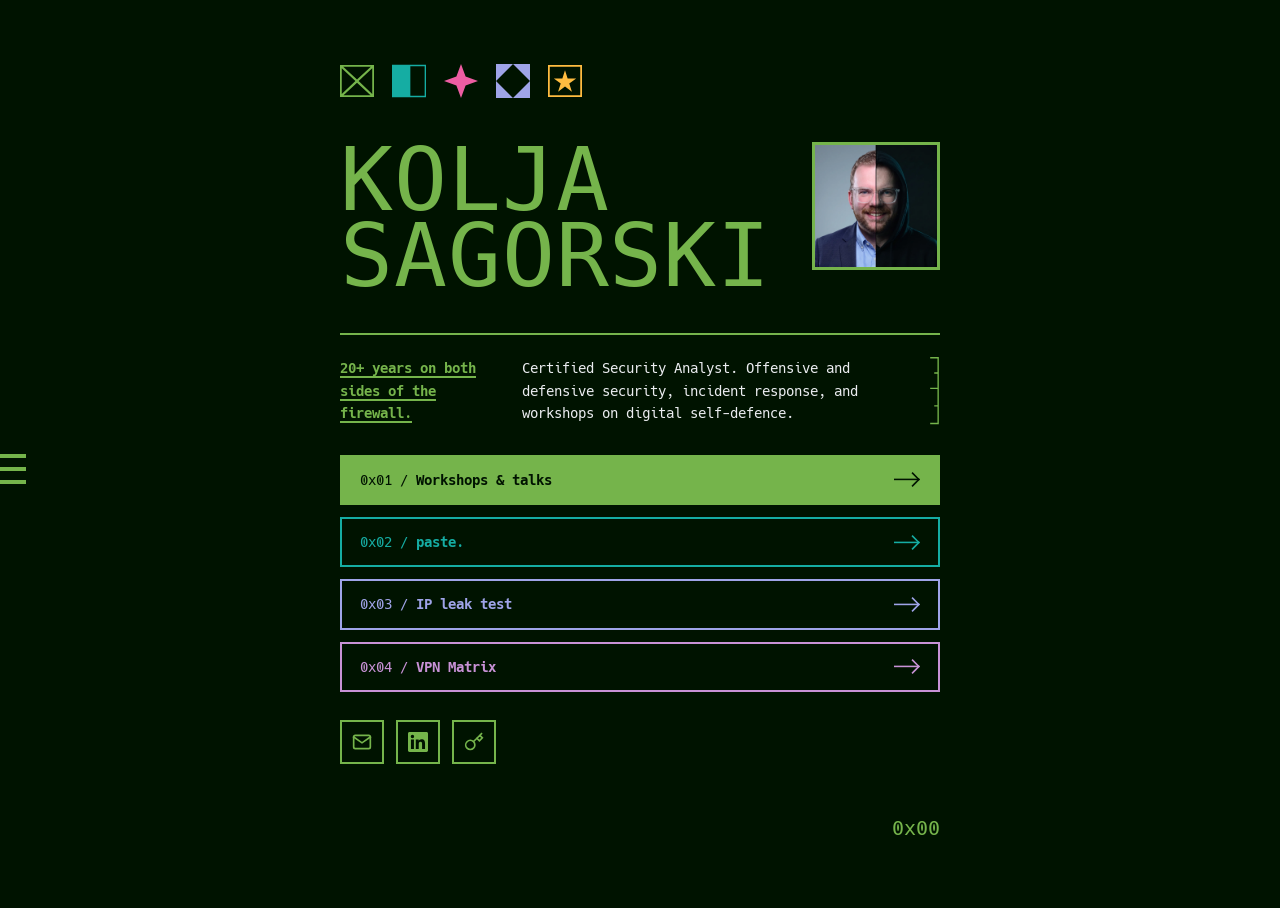
==== commit a0c04ae7: "Fix certification title: Certified Security Analyst The title is "Certified Security Analyst", not "" ====
--- a/index.html
+++ b/index.html
@@ -6,12 +6,12 @@
 <meta name="theme-color" content="#001300">
 <meta name="color-scheme" content="dark">
 
-<title>Kolja Sagorski — Certified IT Security Analyst</title>
-<meta name="description" content="20+ years on both sides of the firewall. Certified IT Security Analyst.">
+<title>Kolja Sagorski — Certified Security Analyst</title>
+<meta name="description" content="20+ years on both sides of the firewall. Certified Security Analyst.">
 <meta name="author" content="Kolja Sagorski">
 <link rel="canonical" href="https://sgr.ski/">
 
-<meta http-equiv="Content-Security-Policy" content="default-src 'none'; img-src 'self'; manifest-src 'self'; style-src 'self'; script-src 'self' 'sha256-7HK7MwqJPORKDvxUVtvhWSle0yJmHzRl6CftOY9WSrY='; font-src 'self'; connect-src https://umami.patchletter.com; base-uri 'none'; form-action 'none'">
+<meta http-equiv="Content-Security-Policy" content="default-src 'none'; img-src 'self'; manifest-src 'self'; style-src 'self'; script-src 'self' 'sha256-B7X4ChFbHt21XN5DCTPRzPNo3H3bogwaqx/FxRxe9VY='; font-src 'self'; connect-src https://umami.patchletter.com; base-uri 'none'; form-action 'none'">
 <meta name="referrer" content="strict-origin-when-cross-origin">
 
 <meta property="og:type" content="profile">
@@ -19,13 +19,13 @@
 <meta property="profile:last_name" content="Sagorski">
 <meta property="og:site_name" content="sgr.ski">
 <meta property="og:locale" content="en_US">
-<meta property="og:title" content="Kolja Sagorski — Certified IT Security Analyst">
+<meta property="og:title" content="Kolja Sagorski — Certified Security Analyst">
 <meta property="og:description" content="20+ years on both sides of the firewall.">
 <meta property="og:url" content="https://sgr.ski/">
 <meta property="og:image" content="https://sgr.ski/assets/og.png">
 <meta property="og:image:width" content="1200">
 <meta property="og:image:height" content="630">
-<meta property="og:image:alt" content="Kolja Sagorski — Certified IT Security Analyst. 20+ years on both sides of the firewall.">
+<meta property="og:image:alt" content="Kolja Sagorski — Certified Security Analyst. 20+ years on both sides of the firewall.">
 <meta name="twitter:card" content="summary_large_image">
 
 <link rel="icon" href="/favicon.ico" sizes="32x32">
@@ -46,7 +46,7 @@
   "name": "Kolja Sagorski",
   "url": "https://sgr.ski/",
   "image": "https://sgr.ski/assets/og.png",
-  "jobTitle": "Certified IT Security Analyst",
+  "jobTitle": "Certified Security Analyst",
   "description": "20+ years on both sides of the firewall.",
   "email": "mailto:kolja@sagorski.org",
   "knowsAbout": ["IT Security", "Offensive Security", "Incident Response"],
@@ -75,7 +75,7 @@
 
   <div class="copy">
     <p class="headline">20+ years on both sides of the firewall.</p>
-    <p class="body">Certified IT Security Analyst. Offensive and defensive security, incident response, and workshops on digital self-defence.</p>
+    <p class="body">Certified Security Analyst. Offensive and defensive security, incident response, and workshops on digital self-defence.</p>
     <svg class="bracket" viewBox="0 0 12.92 100.43" aria-hidden="true"><path d="M10.92 0v.14H0v2h10.92v20.84H6.07v2h4.85v20.84H0v2h10.92v24.31H6.07v2h4.85v24.3H0v2h12.92V0z"/></svg>
   </div>
 
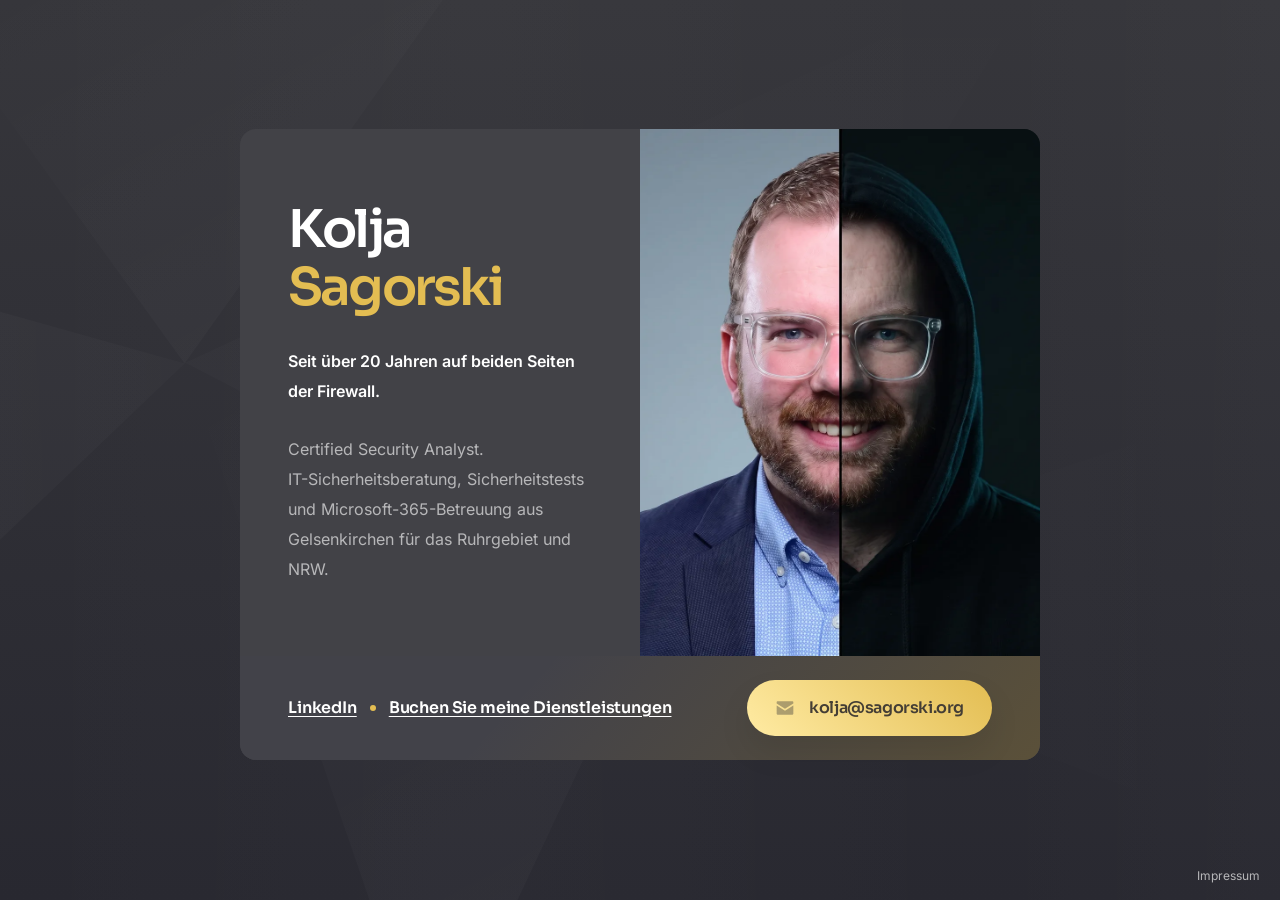
==== commit 1938220a: "Home page: card design after Carrd template #318, in German Dark card on the template's faceted back" ====
--- a/index.html
+++ b/index.html
@@ -1,40 +1,40 @@
 <!DOCTYPE html>
-<html lang="en">
+<html lang="de">
 <head>
 <meta charset="utf-8">
 <meta name="viewport" content="width=device-width, initial-scale=1">
-<meta name="theme-color" content="#001300">
+<meta name="theme-color" content="#282830">
 <meta name="color-scheme" content="dark">
 
-<title>Kolja Sagorski — Certified Security Analyst</title>
-<meta name="description" content="20+ years on both sides of the firewall. Certified Security Analyst.">
+<title>Kolja Sagorski – IT-Sicherheitsberater im Ruhrgebiet</title>
+<meta name="description" content="Seit über 20 Jahren auf beiden Seiten der Firewall: IT-Sicherheitsberatung, Sicherheitstests und Microsoft-365-Betreuung aus Gelsenkirchen für das Ruhrgebiet und NRW.">
 <meta name="author" content="Kolja Sagorski">
 <link rel="canonical" href="https://sgr.ski/">
 
-<meta http-equiv="Content-Security-Policy" content="default-src 'none'; img-src 'self'; manifest-src 'self'; style-src 'self'; script-src 'self' 'sha256-B7X4ChFbHt21XN5DCTPRzPNo3H3bogwaqx/FxRxe9VY='; font-src 'self'; connect-src https://umami.patchletter.com; base-uri 'none'; form-action 'none'">
+<meta http-equiv="Content-Security-Policy" content="default-src 'none'; img-src 'self'; manifest-src 'self'; style-src 'self'; script-src 'self' 'sha256-E+gzYCWHzFgfCTSm9BuC0cOrnLPglhRr8GsS7rFIDrM='; font-src 'self'; connect-src https://umami.patchletter.com; base-uri 'none'; form-action 'none'">
 <meta name="referrer" content="strict-origin-when-cross-origin">
 
 <meta property="og:type" content="profile">
 <meta property="profile:first_name" content="Kolja">
 <meta property="profile:last_name" content="Sagorski">
 <meta property="og:site_name" content="sgr.ski">
-<meta property="og:locale" content="en_US">
-<meta property="og:title" content="Kolja Sagorski — Certified Security Analyst">
-<meta property="og:description" content="20+ years on both sides of the firewall.">
+<meta property="og:locale" content="de_DE">
+<meta property="og:title" content="Kolja Sagorski – IT-Sicherheitsberater im Ruhrgebiet">
+<meta property="og:description" content="Seit über 20 Jahren auf beiden Seiten der Firewall: IT-Sicherheitsberatung, Sicherheitstests und Microsoft-365-Betreuung aus Gelsenkirchen für das Ruhrgebiet und NRW.">
 <meta property="og:url" content="https://sgr.ski/">
 <meta property="og:image" content="https://sgr.ski/assets/og.png">
 <meta property="og:image:width" content="1200">
 <meta property="og:image:height" content="630">
-<meta property="og:image:alt" content="Kolja Sagorski — Certified Security Analyst. 20+ years on both sides of the firewall.">
+<meta property="og:image:alt" content="Kolja Sagorski, Certified Security Analyst">
 <meta name="twitter:card" content="summary_large_image">
 
 <link rel="icon" href="/favicon.ico" sizes="32x32">
 <link rel="apple-touch-icon" href="/apple-touch-icon.png">
 <link rel="manifest" href="/site.webmanifest">
 
-<link rel="preload" href="/assets/fonts/jersey-10-latin-400.woff2" as="font" type="font/woff2" crossorigin>
-<link rel="preload" href="/assets/fonts/hack-latin-regular.woff2" as="font" type="font/woff2" crossorigin>
-<link rel="preload" href="/assets/fonts/hack-latin-bold.woff2" as="font" type="font/woff2" crossorigin>
+<link rel="preload" href="/assets/fonts/sora-latin-600.woff2" as="font" type="font/woff2" crossorigin>
+<link rel="preload" href="/assets/fonts/inter-latin-400.woff2" as="font" type="font/woff2" crossorigin>
+<link rel="preload" href="/assets/fonts/inter-latin-600.woff2" as="font" type="font/woff2" crossorigin>
 <link rel="stylesheet" href="/assets/card.css">
 <script defer src="/assets/umami.js" data-host-url="https://umami.patchletter.com" data-website-id="a9dbeae1-3e8d-4a32-9c86-647bfbb62c09" data-domains="sgr.ski" data-do-not-track="true" data-exclude-search="true"></script>
 <script defer src="/assets/umami-recorder.js" data-host-url="https://umami.patchletter.com" data-website-id="a9dbeae1-3e8d-4a32-9c86-647bfbb62c09"></script>
@@ -43,90 +43,66 @@
 {
   "@context": "https://schema.org",
   "@type": "Person",
+  "@id": "https://sgr.ski/#person",
   "name": "Kolja Sagorski",
   "url": "https://sgr.ski/",
-  "image": "https://sgr.ski/assets/og.png",
+  "image": "https://sgr.ski/assets/portrait.webp",
   "jobTitle": "Certified Security Analyst",
-  "description": "20+ years on both sides of the firewall.",
+  "description": "Seit über 20 Jahren auf beiden Seiten der Firewall.",
   "email": "mailto:kolja@sagorski.org",
-  "knowsAbout": ["IT Security", "Offensive Security", "Incident Response"],
-  "sameAs": ["https://www.linkedin.com/in/koljasagorski/"]
+  "address": {
+    "@type": "PostalAddress",
+    "streetAddress": "Meisterweg 16",
+    "postalCode": "45896",
+    "addressLocality": "Gelsenkirchen",
+    "addressCountry": "DE"
+  },
+  "worksFor": {
+    "@type": "Organization",
+    "name": "patchletter UG (haftungsbeschränkt)",
+    "address": {
+      "@type": "PostalAddress",
+      "streetAddress": "Meisterweg 16",
+      "postalCode": "45896",
+      "addressLocality": "Gelsenkirchen",
+      "addressCountry": "DE"
+    }
+  },
+  "knowsAbout": ["IT-Sicherheitsberatung", "Sicherheitstests", "Microsoft 365", "Incident Response", "Digitale Souveränität"],
+  "sameAs": ["https://www.linkedin.com/in/koljasagorski/", "https://keys.openpgp.org/search?q=kolja%40sagorski.org"]
 }
 </script>
 </head>
 
 <body>
-<a class="skip" href="#main">Skip to content</a>
+<a class="skip" href="#main">Zum Inhalt springen</a>
 
-<main class="sheet" id="main">
-  <div class="deco" aria-hidden="true">
-    <svg class="c0" viewBox="0 0 57.21 54.12"><path d="M57.21,0H0v54.12h2.7s0,0,0,0h54.51V0ZM31.33,27.27L54.25,5.76v43.01l-22.93-21.51ZM25.92,27.27L2.96,48.8V5.73l22.96,21.54ZM5.42,2.96h46.41l-23.21,21.77L5.42,2.96ZM5.86,51.16l22.76-21.35,22.76,21.35H5.86Z"/></svg>
-    <svg class="c1" viewBox="0 0 56.93 54.12"><path d="M0 0h28.47v54.12H0zM54.68,2.25v49.62h-23.97V2.25h23.97ZM56.93,0h-28.47v54.12h28.47V0h0Z"/></svg>
-    <svg class="c4" viewBox="0 0 54.12 54.12"><path d="M27.06 0 34.37 19.75 54.12 27.06 34.37 34.37 27.06 54.12 19.75 34.37 0 27.06 19.75 19.75z"/></svg>
-    <svg class="c2" viewBox="0 0 54.12 54.12"><path d="M27.06 0 54.12 27.06V0zM54.12 54.12V27.06L27.06 54.12zM0 0v27.06L27.06 0zM0 54.12h27.06L0 27.06z"/></svg>
-    <svg class="c7" viewBox="0 0 45.79 43.33"><path d="M43.42,2.37v38.59H2.37V2.37h41.05ZM45.79,0H0v43.33h45.79V0h0ZM22.9 7.33 26.45 18.28 37.97 18.28 28.65 25.05 32.21 36 22.9 29.23 13.58 36 17.14 25.05 7.83 18.28 19.34 18.28z"/></svg>
+<main class="card" id="main">
+  <div class="card__copy">
+    <h1><span>Kolja</span> <span class="gold">Sagorski</span></h1>
+    <p class="lead">Seit über 20 Jahren auf beiden Seiten der Firewall.</p>
+    <p>Certified Security Analyst. <span class="nowrap">IT-Sicherheitsberatung</span>, Sicherheitstests und <span class="nowrap">Microsoft-365-Betreuung</span> aus Gelsenkirchen für das Ruhrgebiet und NRW.</p>
   </div>
 
-  <header class="intro">
-    <h1 class="name"><span>Kolja</span> <span>Sagorski</span></h1>
-    <img class="portrait" src="/assets/portrait.webp" width="1200" height="1200" fetchpriority="high"
-         alt="Portrait of Kolja Sagorski, split down the middle: business attire on one side, a hoodie in the dark on the other.">
-  </header>
+  <img class="card__photo" src="/assets/portrait.webp" width="1200" height="1200" fetchpriority="high"
+       alt="Porträt von Kolja Sagorski, in der Mitte geteilt: links im Sakko vor hellem Grund, rechts im Kapuzenpullover im Dunkeln.">
 
-  <div class="copy">
-    <p class="headline">20+ years on both sides of the firewall.</p>
-    <p class="body">Certified Security Analyst. Offensive and defensive security, incident response, and workshops on digital self-defence.</p>
-    <svg class="bracket" viewBox="0 0 12.92 100.43" aria-hidden="true"><path d="M10.92 0v.14H0v2h10.92v20.84H6.07v2h4.85v20.84H0v2h10.92v24.31H6.07v2h4.85v24.3H0v2h12.92V0z"/></svg>
+  <div class="card__bar">
+    <ul class="links">
+      <li><a href="https://www.linkedin.com/in/koljasagorski/" target="_blank" rel="me noopener noreferrer">LinkedIn<span class="sr-only"> (öffnet in neuem Tab)</span></a></li>
+      <li><a href="/leistungen/">Buchen Sie meine Dienstleistungen</a></li>
+    </ul>
+
+    <div class="mail">
+      <a class="btn-gold" href="mailto:kolja@sagorski.org">
+        <svg viewBox="0 0 24 24" aria-hidden="true"><path d="M2 6.5 12 13l10-6.5V5a1 1 0 0 0-1-1H3a1 1 0 0 0-1 1zm0 2.4V19a1 1 0 0 0 1 1h18a1 1 0 0 0 1-1V8.9l-10 6.5z"/></svg>
+        <span>kolja@sagorski.org</span>
+      </a>
+      <p class="pgp"><span>Lieber verschlüsselt? Mein <span class="nowrap">PGP-Schlüssel</span> liegt auf <a href="https://keys.openpgp.org/search?q=kolja%40sagorski.org" target="_blank" rel="noopener noreferrer">keys.openpgp.org<span class="sr-only"> (öffnet in neuem Tab)</span></a></span></p>
+    </div>
   </div>
+</main>
 
-  <ul class="links" role="list">
-    <li>
-      <a class="link link--loud" href="/workshops/" hreflang="de">
-        <span><span class="num" aria-hidden="true">0x01 / </span>Workshops &amp; talks<span class="sr-only"> (in German)</span></span>
-        <svg viewBox="0 0 83.9 47.61" aria-hidden="true"><rect x="53.27" y="31.39" width="33.82" height="5" transform="translate(-3.41 59.54) rotate(-45)"/><rect x="67.49" y="-3.11" width="5" height="33.3" transform="translate(10.93 53.46) rotate(-45)"/><rect y="21.03" width="80.91" height="5"/></svg>
-      </a>
-    </li>
-    <li>
-      <a class="link link--c1" href="https://p.sgr.ski" target="_blank" rel="noopener noreferrer">
-        <span><span class="num" aria-hidden="true">0x02 / </span>paste.<span class="sr-only"> (opens in a new tab)</span></span>
-        <svg viewBox="0 0 83.9 47.61" aria-hidden="true"><rect x="53.27" y="31.39" width="33.82" height="5" transform="translate(-3.41 59.54) rotate(-45)"/><rect x="67.49" y="-3.11" width="5" height="33.3" transform="translate(10.93 53.46) rotate(-45)"/><rect y="21.03" width="80.91" height="5"/></svg>
-      </a>
-    </li>
-    <li>
-      <a class="link link--c2" href="https://ipleak.sgr.ski" target="_blank" rel="noopener noreferrer">
-        <span><span class="num" aria-hidden="true">0x03 / </span>IP leak test<span class="sr-only"> (opens in a new tab)</span></span>
-        <svg viewBox="0 0 83.9 47.61" aria-hidden="true"><rect x="53.27" y="31.39" width="33.82" height="5" transform="translate(-3.41 59.54) rotate(-45)"/><rect x="67.49" y="-3.11" width="5" height="33.3" transform="translate(10.93 53.46) rotate(-45)"/><rect y="21.03" width="80.91" height="5"/></svg>
-      </a>
-    </li>
-    <li>
-      <a class="link link--c3" href="https://vpn-matrix.com" target="_blank" rel="noopener noreferrer">
-        <span><span class="num" aria-hidden="true">0x04 / </span>VPN Matrix<span class="sr-only"> (opens in a new tab)</span></span>
-        <svg viewBox="0 0 83.9 47.61" aria-hidden="true"><rect x="53.27" y="31.39" width="33.82" height="5" transform="translate(-3.41 59.54) rotate(-45)"/><rect x="67.49" y="-3.11" width="5" height="33.3" transform="translate(10.93 53.46) rotate(-45)"/><rect y="21.03" width="80.91" height="5"/></svg>
-      </a>
-    </li>
-  </ul>
-  <ul class="icons" role="list">
-    <li>
-      <a class="chip" href="mailto:kolja@sagorski.org">
-        <svg viewBox="0 0 24 24" aria-hidden="true"><path d="M4 4h16a2 2 0 0 1 2 2v12a2 2 0 0 1-2 2H4a2 2 0 0 1-2-2V6a2 2 0 0 1 2-2z"/><path d="m22 6-10 7L2 6"/></svg>
-        <span class="sr-only">Get in touch: kolja@sagorski.org</span>
-      </a>
-    </li>
-    <li>
-      <a class="chip" href="https://www.linkedin.com/in/koljasagorski/" target="_blank" rel="me noopener noreferrer">
-        <svg class="brand" viewBox="0 0 24 24" aria-hidden="true"><path d="M20.447 20.452h-3.554v-5.569c0-1.328-.027-3.037-1.852-3.037-1.853 0-2.136 1.445-2.136 2.939v5.667H9.351V9h3.414v1.561h.046c.477-.9 1.637-1.85 3.37-1.85 3.601 0 4.267 2.37 4.267 5.455v6.286zM5.337 7.433a2.062 2.062 0 0 1-2.063-2.065 2.064 2.064 0 1 1 2.063 2.065zm1.782 13.019H3.555V9h3.564v11.452zM22.225 0H1.771C.792 0 0 .774 0 1.729v20.542C0 23.227.792 24 1.771 24h20.451C23.2 24 24 23.227 24 22.271V1.729C24 .774 23.2 0 22.222 0h.003z"/></svg>
-        <span class="sr-only">LinkedIn (opens in a new tab)</span>
-      </a>
-    </li>
-    <li>
-      <a class="chip" href="/kolja-sagorski.asc" download type="application/pgp-keys">
-        <svg viewBox="0 0 24 24" aria-hidden="true"><path d="M21 2l-2 2m-7.61 7.61a5.5 5.5 0 1 1-7.778 7.778 5.5 5.5 0 0 1 7.777-7.777zm0 0L15.5 7.5m0 0l3 3L22 7l-3-3m-3.5 3.5L19 4"/></svg>
-        <span class="sr-only">PGP public key 0x5EFB194EAD8BC39F, download</span>
-      </a>
-    </li>
-  </ul>
-
-  <p class="page" aria-hidden="true">0x00</p>
-</main>
+<a class="legal-link" href="/impressum/">Impressum</a>
 </body>
 </html>
--- a/assets/card.css
+++ b/assets/card.css
@@ -1,77 +1,96 @@
-/* sgr.ski home, styled after the 40C3 "Model Citizens" styleguide
-   (events.ccc.de/congress/2026/infos/styleguide, design concept CC0):
-   key colours 0 / A / B, Jersey 10 for headings, Hack Bold underlined
-   for subheads, Hack Regular for body. No inline styles anywhere (CSP). */
+/* sgr.ski, styled after Carrd template #318: a dark card on a faceted
+   background, name in white and gold, the split portrait on the right and a
+   bar with a gold mail button below. Shared by the home page, /leistungen/
+   and /impressum/ (tokens and the classes .card, .btn-gold, .pgp,
+   .legal-link). No inline styles anywhere (CSP). */
 
 @font-face {
-  font-family: "Jersey 10";
-  src: url("/assets/fonts/jersey-10-latin-400.woff2") format("woff2");
+  font-family: "Sora";
+  src: url("/assets/fonts/sora-latin-600.woff2") format("woff2");
+  font-weight: 600;
+  font-style: normal;
+  font-display: swap;
+}
+
+@font-face {
+  font-family: "Sora";
+  src: url("/assets/fonts/sora-latin-700.woff2") format("woff2");
+  font-weight: 700;
+  font-style: normal;
+  font-display: swap;
+}
+
+@font-face {
+  font-family: "Inter";
+  src: url("/assets/fonts/inter-latin-400.woff2") format("woff2");
   font-weight: 400;
   font-style: normal;
   font-display: swap;
 }
 
 @font-face {
-  font-family: "Hack";
-  src: url("/assets/fonts/hack-latin-regular.woff2") format("woff2");
-  font-weight: 400;
+  font-family: "Inter";
+  src: url("/assets/fonts/inter-latin-600.woff2") format("woff2");
+  font-weight: 600;
   font-style: normal;
   font-display: swap;
 }
 
-@font-face {
-  font-family: "Hack";
-  src: url("/assets/fonts/hack-latin-bold.woff2") format("woff2");
-  font-weight: 700;
-  font-style: normal;
-  font-display: swap;
-}
-
-/* Palette exactly as published. Every colour reaches >= 6.1:1 against
-   --dark, so each works as text on dark and as a fill under dark text. */
+/* Colours from the template. Contrast, WCAG formula (recompute on change):
+   --text on --card 10.0:1, --muted on --card 5.0:1, --gold on --card 5.5:1,
+   --on-gold on --gold 5.9:1, --muted on the lightest page background 6.0:1.
+   On the bar's gold end (#5b5039) only --text (7.9:1) and --gold-light
+   (6.7:1) pass, so text there never uses --gold or --muted. */
 :root {
-  --dark: #001300;       /* B */
-  --neutral: #ebedf0;    /* A, 16.4:1 on dark */
-  --primary: #75b44b;    /* 0, 7.7:1 */
-  --c1: #15ada3;         /* 6.9:1 */
-  --c2: #9fa4e8;         /* 8.2:1 */
-  --c3: #c892d6;         /* 7.8:1 */
-  --c4: #ee5da2;         /* 6.2:1 */
-  --c7: #ffbc40;         /* 11.5:1 */
-  --head: "Jersey 10", "Hack", ui-monospace, monospace;
-  --mono: "Hack", ui-monospace, "SF Mono", Menlo, Consolas, monospace;
+  --bg: #282830;
+  --bg-top: #36363b;       /* top of the page gradient */
+  --card: #424247;         /* measured on the template's card */
+  --text: #fff;
+  --muted: #b7b7b9;        /* the template's 62 % white, made opaque */
+  --gold: #E3BD52;
+  --gold-light: #FFEBA3;
+  --on-gold: #443e35;      /* the template's 85 % #282830 on gold */
+  --panel: #1f1f25;        /* PGP panel */
+  --head: "Sora", ui-sans-serif, system-ui, sans-serif;
+  --body: "Inter", ui-sans-serif, system-ui, sans-serif;
   color-scheme: dark;
 }
 
 *, *::before, *::after { box-sizing: border-box; }
 * { margin: 0; }
 
-html { background: var(--dark); }
+html {
+  background: var(--bg);
+  -webkit-text-size-adjust: 100%;
+  text-size-adjust: 100%;
+}
 
 body {
-  position: relative;
   min-height: 100vh;
   min-height: 100dvh;
-  display: grid;
-  place-items: center;
-  padding: clamp(28px, 6vw, 64px) clamp(16px, 6vw, 64px);
-  background: var(--dark);
-  color: var(--neutral);
-  font: 400 14px/1.6 var(--mono);
+  display: flex;
+  flex-direction: column;
+  align-items: center;
+  justify-content: center;
+  padding: 48px 16px 12px;
+  color: var(--text);
+  font: 400 16px/1.875 var(--body);
   -webkit-font-smoothing: antialiased;
-}
-
-/* The three short bars on the page edge, as on the styleguide sheets. */
+  -moz-osx-font-smoothing: grayscale;
+}
+
+/* The template's faceted wedges over its dark vertical gradient, on a
+   fixed layer (background-attachment: fixed is unreliable on iOS). */
 body::before {
   content: "";
-  position: absolute;
-  left: 0;
-  top: 50%;
-  width: clamp(10px, 3vw, 26px);
-  height: 30px;
-  background: linear-gradient(var(--primary) 0 4px, transparent 4px 13px,
-                              var(--primary) 13px 17px, transparent 17px 26px,
-                              var(--primary) 26px 30px);
+  position: fixed;
+  inset: 0;
+  z-index: -1;
+  background-color: var(--bg);
+  background-image: url("/assets/bg.svg"), linear-gradient(180deg, var(--bg-top) 0%, var(--bg) 100%);
+  background-size: cover, auto;
+  background-position: center, 0 0;
+  background-repeat: no-repeat;
   pointer-events: none;
 }
 
@@ -80,13 +99,16 @@
   left: 16px;
   top: -64px;
   padding: 10px 16px;
-  background: var(--primary);
-  color: var(--dark);
-  font-weight: 700;
+  border-radius: 8px;
+  background: var(--gold);
+  color: var(--on-gold);
+  font-weight: 600;
   text-decoration: none;
   z-index: 10;
 }
 .skip:focus { top: 16px; }
+
+.nowrap { white-space: nowrap; }
 
 .sr-only {
   position: absolute;
@@ -97,176 +119,265 @@
   white-space: nowrap;
 }
 
-/* ── Sheet ────────────────────────────────────────────────────────── */
-
-.sheet {
+a { color: inherit; }
+
+a:focus-visible {
+  outline: 2px solid var(--gold-light);
+  outline-offset: 3px;
+}
+
+/* ── Card ─────────────────────────────────────────────────────────── */
+
+.card {
+  display: grid;
+  grid-template-columns: 1fr 1fr;
+  grid-template-areas:
+    "copy photo"
+    "bar  bar";
   width: 100%;
-  max-width: 600px;
-}
-
-/* Deco row: the styleguide's boxed shapes, one key or sub colour each. */
-.deco {
+  max-width: 800px;
+  margin: auto 0;
+  border-radius: 16px;
+  background: var(--card);
+}
+
+.card__copy {
+  grid-area: copy;
+  align-self: center;
+  padding: 72px 40px 72px 48px;
+}
+.card__copy > * + * { margin-top: 28px; }
+
+.card__copy h1 {
+  font: 600 52px/1.125 var(--head);
+  letter-spacing: -.0538em;
+}
+.card__copy h1 span { display: inline-block; }
+.card__copy h1 .gold { color: var(--gold); }
+
+.card__copy p { color: var(--muted); }
+.card__copy .lead {
+  color: var(--text);
+  font-weight: 600;
+}
+
+/* The split line of the portrait sits at x = 50 %; centred cover keeps it
+   in the middle of whatever the column crops. */
+.card__photo {
+  grid-area: photo;
+  display: block;
+  width: 100%;
+  height: 100%;
+  min-height: 0;
+  object-fit: cover;
+  object-position: 50% 20%;
+  border-top-right-radius: 16px;
+  background: #1b2024;
+}
+
+/* Bar: links on the left, mail button on the right, the template's
+   white-to-gold sheen over the page colour. */
+.card__bar {
+  grid-area: bar;
   display: flex;
-  gap: clamp(10px, 3vw, 18px);
-  margin-bottom: clamp(28px, 7vw, 44px);
-}
-.deco svg {
-  width: clamp(26px, 7vw, 34px);
-  height: clamp(26px, 7vw, 34px);
-  fill: currentColor;
-}
-.c0 { color: var(--primary); }
-.c1 { color: var(--c1); }
-.c2 { color: var(--c2); }
-.c4 { color: var(--c4); }
-.c7 { color: var(--c7); }
-
-.intro {
+  align-items: center;
+  justify-content: space-between;
+  gap: 16px 32px;
+  padding: 24px 48px;
+  border-radius: 0 0 16px 16px;
+  background:
+    linear-gradient(132deg, rgba(255, 255, 255, .12) 35%, rgba(227, 189, 82, .271) 100%),
+    var(--bg);
+}
+
+.links {
   display: flex;
-  align-items: flex-start;
-  justify-content: space-between;
-  gap: 20px;
-}
-
-.name {
-  color: var(--primary);
-  font: 400 clamp(52px, 15vw, 88px)/.86 var(--head);
-  text-transform: uppercase;
-  letter-spacing: .01em;
-}
-.name span { display: block; }
-
-.portrait {
-  flex: none;
-  width: clamp(84px, 24vw, 128px);
-  height: clamp(84px, 24vw, 128px);
-  border: 3px solid var(--primary);
-  object-fit: cover;
-  object-position: 50% 24%;
-  background: var(--primary);
-}
-
-/* "Citizen A / and Citizen B" layout: bold underlined subhead on the
-   left, body copy on the right, closed by the bracket line. */
-.copy {
-  position: relative;
-  display: grid;
-  grid-template-columns: minmax(0, 11em) minmax(0, 1fr);
-  gap: 8px 28px;
-  margin-top: clamp(28px, 7vw, 40px);
-  padding: 22px 30px 22px 0;
-  border-top: 2px solid var(--primary);
-}
-
-.headline {
-  color: var(--primary);
-  font-weight: 700;
-  text-decoration: underline;
-  text-decoration-thickness: 2px;
-  text-underline-offset: 3px;
-}
-
-.bracket {
-  position: absolute;
-  right: 0;
-  top: 22px;
-  width: 11px;
-  height: calc(100% - 44px);
-  fill: var(--primary);
-}
-
-@media (max-width: 520px) {
-  .copy { grid-template-columns: 1fr; }
-}
-
-/* ── Links: one loud, the rest quiet ──────────────────────────────── */
-
-.links {
-  display: grid;
-  gap: 12px;
-  margin-top: 8px;
+  flex-wrap: wrap;
+  align-items: center;
+  gap: 4px 32px;
   padding: 0;
   list-style: none;
-}
-
-.link {
-  --c: var(--primary);
-  display: flex;
-  align-items: center;
-  justify-content: space-between;
-  gap: 16px;
-  padding: 12px 18px;
-  border: 2px solid var(--c);
-  color: var(--c);
-  font-weight: 700;
+  font: 600 16px/1.5 var(--head);
+  letter-spacing: -.01em;
+}
+.links li { position: relative; }
+/* Gold dot between the links, as in the template. */
+.links li + li::before {
+  content: "";
+  position: absolute;
+  left: -19px;
+  top: calc(50% - 3px);
+  width: 6px;
+  height: 6px;
+  border-radius: 50%;
+  background: var(--gold);
+}
+.links a {
+  display: inline-block;
+  padding: 2px 0;
+  color: var(--text);
+  text-decoration: underline;
+  text-decoration-thickness: 1px;
+  text-underline-offset: 3px;
+  transition: color .25s ease;
+}
+.links a:hover { color: var(--gold-light); }
+
+/* ── Mail button and PGP hint ─────────────────────────────────────── */
+
+.mail {
+  position: relative;
+  flex: none;
+}
+
+.btn-gold {
+  display: inline-flex;
+  align-items: center;
+  justify-content: center;
+  gap: 14px;
+  min-height: 56px;
+  padding: 0 28px;
+  border-radius: 48px;
+  background-color: var(--gold);
+  background-image: linear-gradient(45deg, var(--gold-light) 0%, var(--gold) 100%);
+  box-shadow: 0 16px 32px rgba(0, 0, 0, .09);
+  color: var(--on-gold);
+  font: 600 16px/1.25 var(--head);
+  letter-spacing: -.025rem;
   text-decoration: none;
-  transition: background-color .12s ease, color .12s ease;
-}
-.link svg {
+  overflow-wrap: anywhere;
+  transition: transform .25s ease, background-color .25s ease;
+}
+.btn-gold svg {
   flex: none;
-  width: 26px;
-  height: 15px;
-  fill: currentColor;
-  transition: transform .12s ease;
-}
-.link:hover { background: var(--c); color: var(--dark); }
-.link:hover svg { transform: translateX(4px); }
-
-.num { font-weight: 400; }
-
-.link--loud { background: var(--primary); color: var(--dark); }
-.link--loud:hover { background: var(--dark); color: var(--primary); }
-.link--c1 { --c: var(--c1); }
-.link--c2 { --c: var(--c2); }
-.link--c3 { --c: var(--c3); }
-
-/* ── Icon tiles ───────────────────────────────────────────────────── */
-
-.icons {
-  display: flex;
-  flex-wrap: wrap;
-  gap: 12px;
-  margin-top: 28px;
-  padding: 0;
-  list-style: none;
-}
-
-.chip {
-  display: grid;
-  place-items: center;
-  width: 44px;
-  height: 44px;
-  border: 2px solid var(--primary);
-  color: var(--primary);
-  transition: background-color .12s ease, color .12s ease;
-}
-.chip svg {
   width: 20px;
   height: 20px;
-  fill: none;
-  stroke: currentColor;
-  stroke-width: 2;
-  stroke-linecap: square;
-  stroke-linejoin: miter;
-}
-/* Brand marks are solid shapes, not outlines. */
-.chip svg.brand { fill: currentColor; stroke: none; }
-.chip:hover { background: var(--primary); color: var(--dark); }
-
-/* Hex page number, bottom right, like the styleguide sheets. */
-.page {
-  margin-top: clamp(28px, 7vw, 48px);
-  color: var(--primary);
-  font-size: 20px;
-  text-align: right;
-}
-
-a:focus-visible {
-  outline: 3px solid var(--c7);
-  outline-offset: 3px;
+  fill: rgba(40, 40, 48, .37);
+}
+.btn-gold:hover {
+  background-color: #FACD64;
+  background-image: linear-gradient(45deg, var(--gold-light) 0%, #FACD64 100%);
+  transform: scale(1.0425);
+}
+
+/* Default (touch, narrow, no hover): a visible line under the button,
+   because a tap on the button opens the mail client right away. */
+.pgp {
+  margin-top: 12px;
+  color: var(--text);
+  font-size: 14px;
+  line-height: 1.6;
+}
+.pgp a {
+  display: inline-block;
+  padding: 3px 0;          /* 28 px tall tap target */
+  color: var(--gold-light);
+  text-decoration: underline;
+  text-underline-offset: 2px;
+}
+.pgp a:hover { color: var(--text); }
+
+/* Desktop with a mouse: the hint is a panel above the button, shown on
+   hover and keyboard focus. Its bottom padding is part of the panel, so
+   the pointer can travel from the button into the link without a gap. */
+@media (min-width: 860px) and (hover: hover) {
+  .pgp {
+    position: absolute;
+    right: 0;
+    bottom: 100%;
+    z-index: 5;
+    width: 320px;
+    margin: 0;
+    padding-bottom: 12px;
+    opacity: 0;
+    visibility: hidden;
+    transform: translateY(4px);
+    transition: opacity .2s ease, transform .2s ease, visibility 0s linear .2s;
+  }
+  .pgp > span {
+    display: block;
+    padding: 12px 16px;
+    border: 1px solid rgba(227, 189, 82, .35);
+    border-radius: 12px;
+    background: var(--panel);
+    box-shadow: 0 12px 32px rgba(0, 0, 0, .35);
+  }
+  .mail:hover .pgp,
+  .mail:focus-within .pgp {
+    opacity: 1;
+    visibility: visible;
+    transform: none;
+    transition: opacity .2s ease, transform .2s ease, visibility 0s;
+  }
+}
+
+/* ── Impressum link: tiny, under the card on the right ────────────── */
+
+.legal-link {
+  align-self: flex-end;
+  display: inline-flex;
+  align-items: center;
+  min-height: 24px;
+  margin-top: 24px;
+  padding: 0 4px;
+  color: var(--muted);
+  font-size: 12px;
+  line-height: 1;
+  text-decoration: none;
+}
+.legal-link:hover {
+  color: var(--text);
+  text-decoration: underline;
+}
+
+/* ── Narrow screens: photo on top, everything centred ─────────────── */
+
+@media (max-width: 859px) {
+  body { padding-top: 16px; }
+
+  .card {
+    max-width: 560px;
+    grid-template-columns: 1fr;
+    grid-template-areas:
+      "photo"
+      "copy"
+      "bar";
+  }
+
+  .card__photo {
+    height: auto;
+    aspect-ratio: 4 / 3;
+    border-radius: 16px 16px 0 0;
+  }
+
+  .card__copy {
+    padding: 36px 24px 40px;
+    text-align: center;
+  }
+  .card__copy > * + * { margin-top: 20px; }
+  .card__copy h1 { font-size: clamp(36px, 10vw, 46px); }
+
+  .card__bar {
+    flex-direction: column;
+    gap: 24px;
+    padding: 28px 24px 28px;
+    text-align: center;
+  }
+  .links { justify-content: center; }
+  .mail { width: 100%; }
+}
+
+@media (max-width: 480px) {
+  .btn-gold {
+    width: 100%;
+    padding: 0 20px;
+  }
+  .links { flex-direction: column; gap: 4px; }
+  .links li + li::before { display: none; }
 }
 
 @media (prefers-reduced-motion: reduce) {
-  .link, .link svg, .chip { transition: none; }
-  .link:hover svg { transform: none; }
-}
+  .links a, .btn-gold, .pgp { transition: none !important; }
+  .btn-gold:hover { transform: none; }
+  .mail:hover .pgp, .mail:focus-within .pgp { transform: none; }
+}
